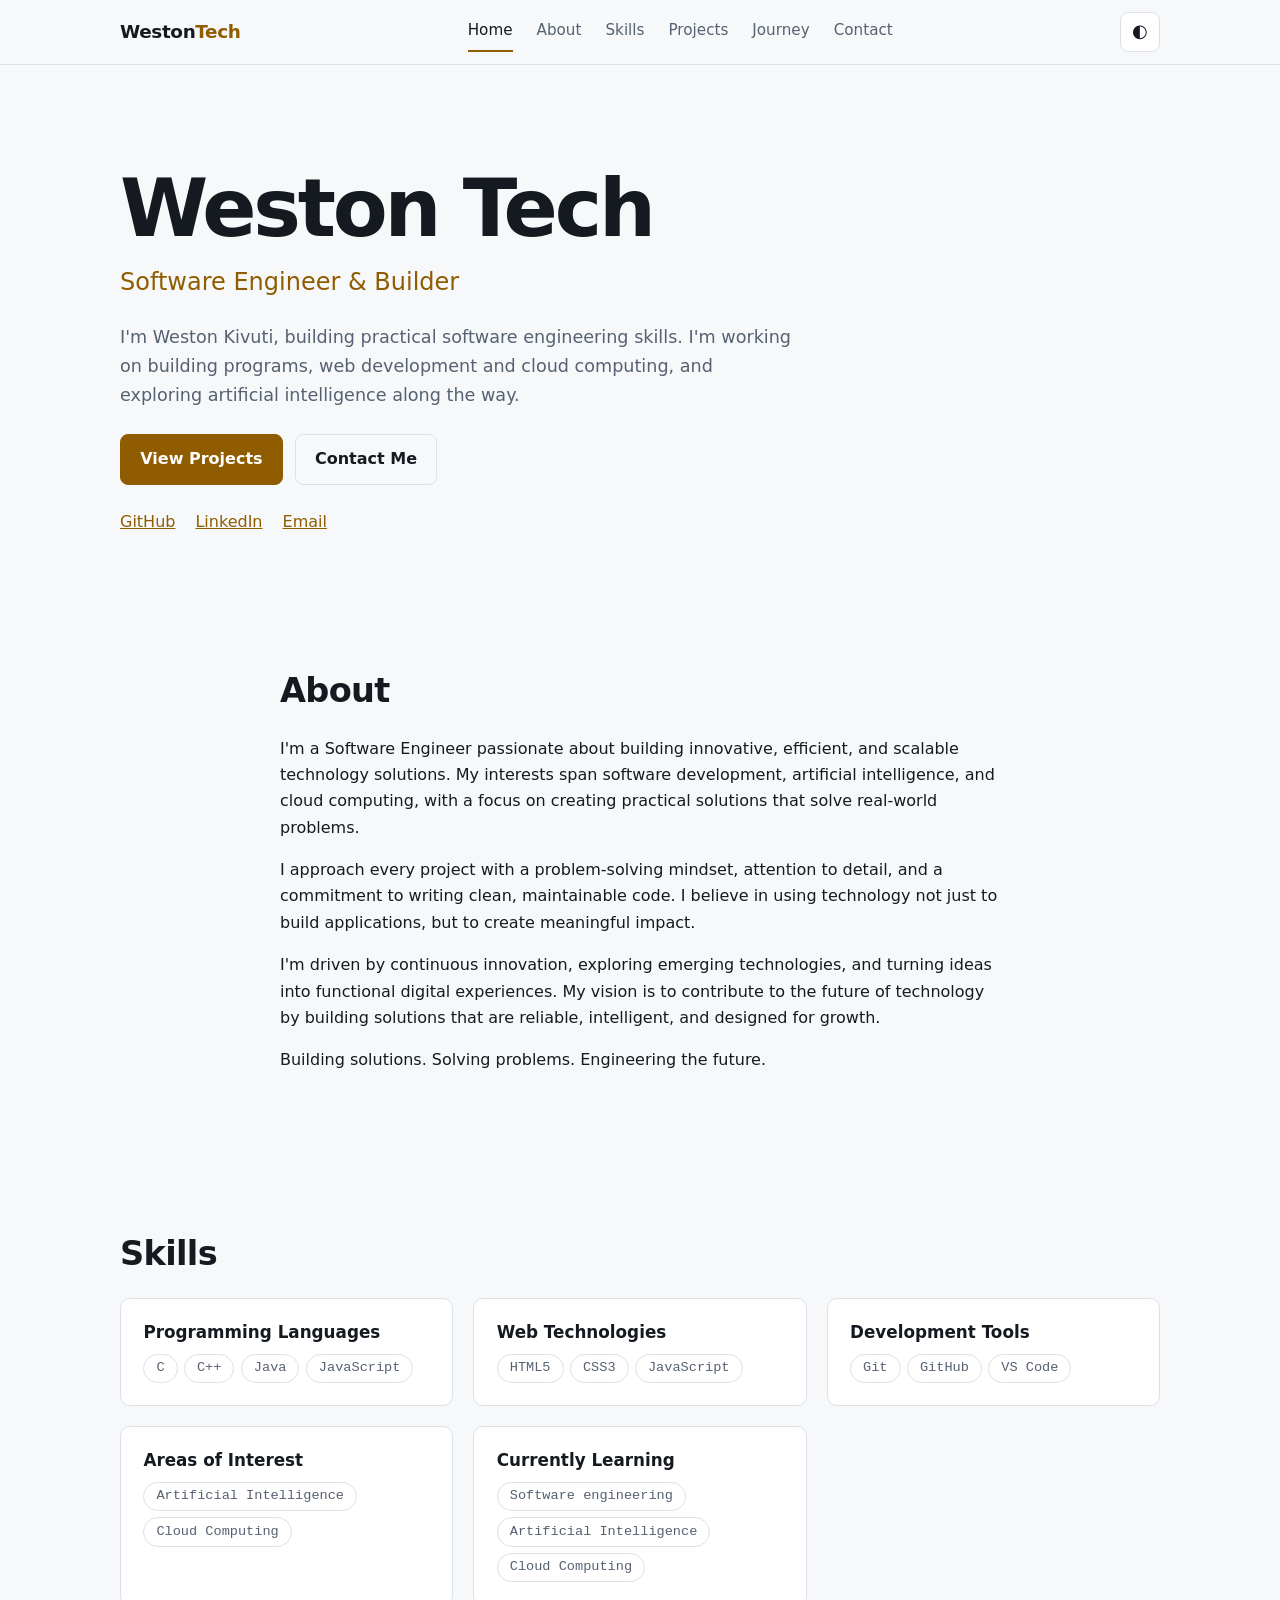
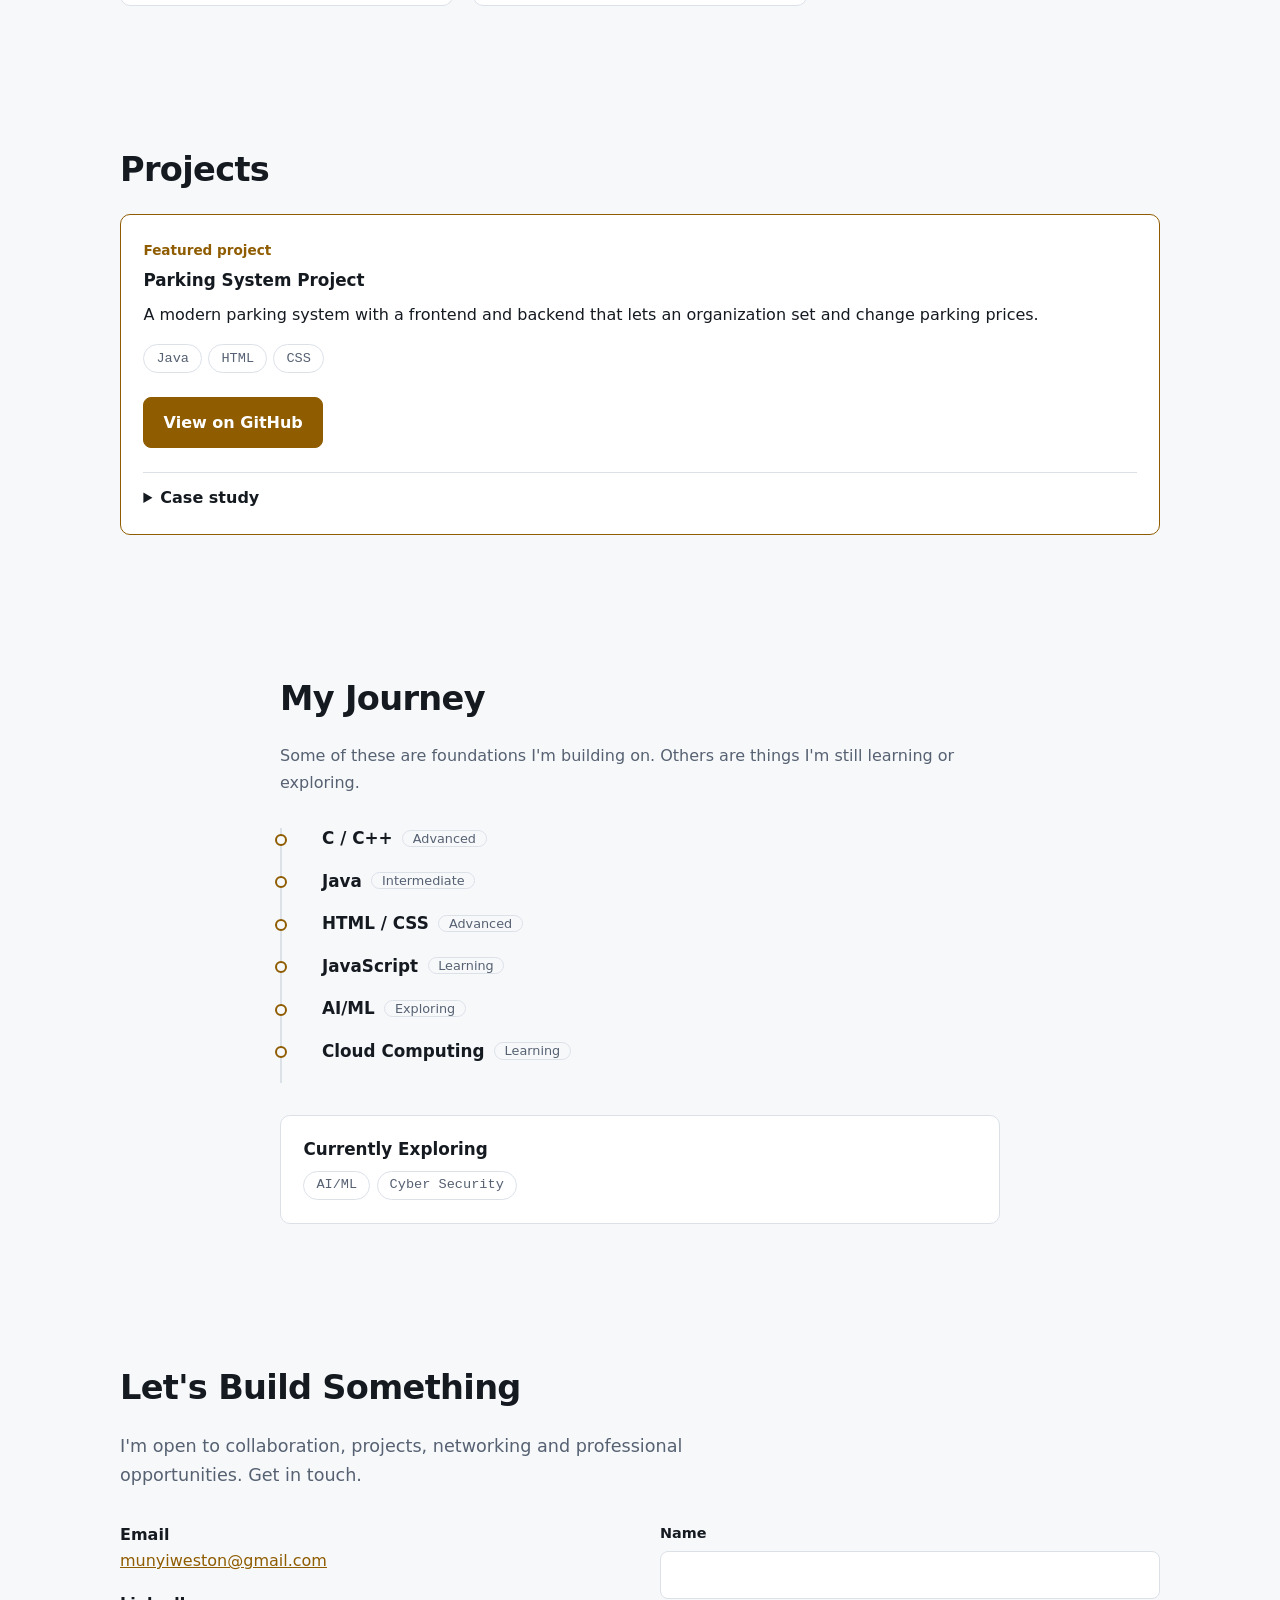
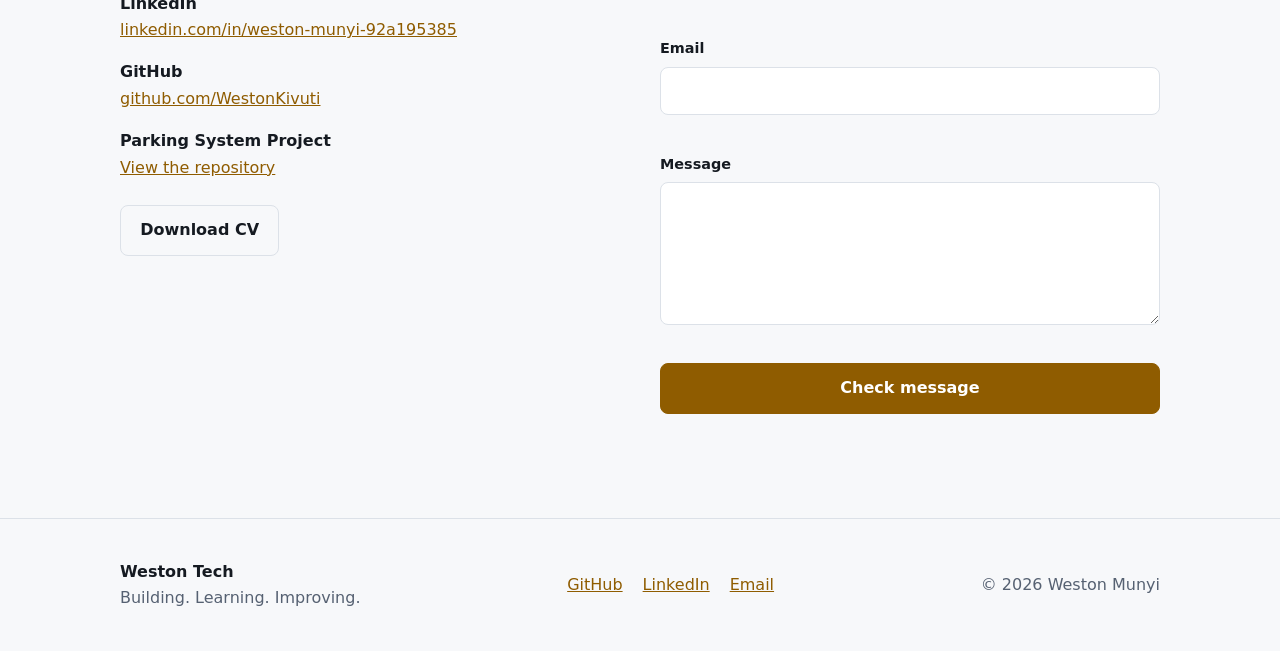
==== index.html @ 9f1c9268 "Fix Github Pages root structure" ====
<!DOCTYPE html>
<html lang="en">
<head>
<meta charset="utf-8">
<meta name="viewport" content="width=device-width, initial-scale=1">
<title>Weston Tech | Weston Kivuti, Software Engineer &amp; Builder</title>
<meta name="description" content="Portfolio of Weston Kivuti (Weston Tech), an undergraduate Software Engineering student building practical software and exploring web development, AI and cloud computing.">
<meta name="author" content="Weston Kivuti">
<meta name="theme-color" content="#0e1217">
<meta property="og:type" content="website">
<meta property="og:title" content="Weston Tech | Weston Kivuti">
<meta property="og:description" content="Software Engineering student and builder. Learning, building and improving.">
<meta name="twitter:card" content="summary">
<link rel="icon" href="data:image/svg+xml,%3Csvg xmlns='http://www.w3.org/2000/svg' viewBox='0 0 32 32'%3E%3Crect width='32' height='32' rx='7' fill='%230e1217'/%3E%3Ctext x='16' y='23' font-size='20' font-family='sans-serif' font-weight='700' text-anchor='middle' fill='%23e9b44c'%3EW%3C/text%3E%3C/svg%3E">
<script>
document.documentElement.classList.add('js');
try{var t=localStorage.getItem('theme')||(matchMedia('(prefers-color-scheme: light)').matches?'light':'dark');document.documentElement.dataset.theme=t}catch(e){document.documentElement.dataset.theme='dark'}
</script>
<link rel="stylesheet" href="css/style.css">
<script type="application/ld+json">
{"@context":"https://schema.org","@type":"Person","name":"Weston Munyi","jobTitle":"Software Engineering Student","email":"munyiweston@gmail.com","sameAs":["https://www.linkedin.com/in/weston-munyi-92a195385/","https://github.com/WestonKivuti"]}
</script>
<script src="js/script.js" defer></script>
</head>
<body>
<a class="skip" href="#main">Skip to content</a>
<div id="progress" aria-hidden="true"></div>

<header>
  <nav class="wrap nav" aria-label="Main">
    <a class="logo" href="#home">Weston<span>Tech</span></a>
    <ul class="links" id="nav-links">
      <li><a href="#home">Home</a></li>
      <li><a href="#about">About</a></li>
      <li><a href="#skills">Skills</a></li>
      <li><a href="#projects">Projects</a></li>
      <li><a href="#journey">Journey</a></li>
      <li><a href="#contact">Contact</a></li>
    </ul>
    <div class="tools">
      <button class="icon-btn" id="theme-btn" type="button" aria-label="Switch to light theme">&#9680;</button>
      <button class="icon-btn" id="menu-btn" type="button" aria-label="Open menu" aria-expanded="false" aria-controls="nav-links">&#9776;</button>
    </div>
  </nav>
</header>

<main id="main">
<section id="home" class="hero">
  <div class="wrap">
    <h1>Weston Tech</h1>
    <p class="role">Software Engineer &amp; Builder</p>
    <p class="lead">I'm Weston Kivuti, building practical software engineering skills. I'm working on building programs, web development and cloud computing, and exploring artificial intelligence along the way.</p>
    <div class="btns">
      <a class="btn primary" href="#projects">View Projects</a>
      <a class="btn" href="#contact">Contact Me</a>
    </div>
    <ul class="social" aria-label="Professional links">
      <li><a href="https://github.com/WestonKivuti" target="_blank" rel="noopener noreferrer">GitHub</a></li>
      <li><a href="https://www.linkedin.com/in/weston-munyi-92a195385/" target="_blank" rel="noopener noreferrer">LinkedIn</a></li>
      <li><a href="mailto:munyiweston@gmail.com">Email</a></li>
    </ul>
  </div>
</section>

<section id="about">
  <div class="wrap narrow reveal">
    <h2>About</h2>
    <p>I'm a Software Engineer passionate about building innovative, efficient, and scalable technology solutions. My interests span software development, artificial intelligence, and cloud computing, with a focus on creating practical solutions that solve real-world problems.
    <p>I approach every project with a problem-solving mindset, attention to detail, and a commitment to writing clean, maintainable code. I believe in using technology not just to build applications, but to create meaningful impact.</p>
    <p>I'm driven by continuous innovation, exploring emerging technologies, and turning ideas into functional digital experiences. My vision is to contribute to the future of technology by building solutions that are reliable, intelligent, and designed for growth.</p>
    <p>Building solutions. Solving problems. Engineering the future.</p>
    </p>
  </div>
</section>

<section id="skills">
  <div class="wrap reveal">
    <h2>Skills</h2>
    <div class="grid">
      <div class="card"><h3>Programming Languages</h3><ul class="tags"><li>C</li><li>C++</li><li>Java</li><li>JavaScript</li></ul></div>
      <div class="card"><h3>Web Technologies</h3><ul class="tags"><li>HTML5</li><li>CSS3</li><li>JavaScript</li></ul></div>
      <div class="card"><h3>Development Tools</h3><ul class="tags"><li>Git</li><li>GitHub</li><li>VS Code</li></ul></div>
      <div class="card"><h3>Areas of Interest</h3><ul class="tags"><li>Artificial Intelligence</li><li>Cloud Computing</li></ul></div>
      <div class="card"><h3>Currently Learning</h3><!-- Edit this list as you progress -->
        <ul class="tags"><li>Software engineering</li><li>Artificial Intelligence</li><li>Cloud Computing</li></ul></div>
    </div>
  </div>
</section>

<section id="projects">
  <div class="wrap reveal">
    <h2>Projects</h2>
    <div class="filters" id="filters" role="group" aria-label="Filter projects" hidden></div>
    <div class="grid projects" id="project-grid"></div>
    <noscript><p>Enable JavaScript to see projects, or visit <a href="https://github.com/WestonKivuti/Parking-System-Project">the Parking System Project on GitHub</a>.</p></noscript>
  </div>
</section>

<section id="journey">
  <div class="wrap narrow reveal">
    <h2>My Journey</h2>
    <p class="muted">Some of these are foundations I'm building on. Others are things I'm still learning or exploring.</p>
    <!-- Add a new <li> for each stage. Statuses: Foundation, Learning, Exploring, Next -->
    <ol class="timeline">
      <li><h3>C / C++ <span class="status">Advanced</span></h3></li>
      <li><h3>Java <span class="status">Intermediate</span></h3></li>
      <li><h3>HTML / CSS <span class="status">Advanced</span></h3></li>
      <li><h3>JavaScript <span class="status">Learning</span></h3></li>
      <li><h3>AI/ML <span class="status">Exploring</span></h3></li>
      <li><h3>Cloud Computing <span class="status">Learning</span></h3></li>
    </ol>
    <div class="card"><h3>Currently Exploring</h3><ul class="tags"><li>AI/ML</li><li>Cyber Security</li></ul></div>
  </div>
</section>

<section id="contact">
  <div class="wrap reveal">
    <h2>Let's Build Something</h2>
    <p class="lead">I'm open to collaboration, projects, networking and professional opportunities. Get in touch.</p>
    <div class="contact-grid">
      <div>
        <ul class="contact-list">
          <li><strong>Email</strong><br><a href="mailto:munyiweston@gmail.com">munyiweston@gmail.com</a></li>
          <li><strong>LinkedIn</strong><br><a href="https://www.linkedin.com/in/weston-munyi-92a195385/" target="_blank" rel="noopener noreferrer">linkedin.com/in/weston-munyi-92a195385</a></li>
          <li><strong>GitHub</strong><br><a href="https://github.com/WestonKivuti" target="_blank" rel="noopener noreferrer">github.com/WestonKivuti</a></li>
          <li><strong>Parking System Project</strong><br><a href="https://github.com/WestonKivuti/Parking-System-Project" target="_blank" rel="noopener noreferrer">View the repository</a></li>
        </ul>
        <a class="btn" href="assets/Weston-CV.pdf" download>Download CV</a>
      </div>
      <form id="contact-form" novalidate>
        <label for="name">Name<input id="name" name="name" autocomplete="name" aria-describedby="name-err"><span class="err" id="name-err"></span></label>
        <label for="email">Email<input id="email" name="email" type="email" autocomplete="email" aria-describedby="email-err"><span class="err" id="email-err"></span></label>
        <label for="message">Message<textarea id="message" name="message" rows="5" aria-describedby="message-err"></textarea><span class="err" id="message-err"></span></label>
        <button class="btn primary" type="submit">Check message</button>
        <p id="form-status" role="status" class="muted"></p>
      </form>
    </div>
  </div>
</section>
</main>

<footer>
  <div class="wrap foot">
    <div><strong>Weston Tech</strong><br><span class="muted">Building. Learning. Improving.</span></div>
    <ul class="social">
      <li><a href="https://github.com/WestonKivuti" target="_blank" rel="noopener noreferrer">GitHub</a></li>
      <li><a href="https://www.linkedin.com/in/weston-munyi-92a195385/" target="_blank" rel="noopener noreferrer">LinkedIn</a></li>
      <li><a href="mailto:munyiweston@gmail.com">Email</a></li>
    </ul>
    <p class="muted">&copy; <span id="year">2026</span> Weston Munyi</p>
  </div>
</footer>
<button id="to-top" class="icon-btn" type="button" aria-label="Back to top" hidden>&uarr;</button>
</body>
</html>
---- css/style.css ----
:root{--bg:#0e1217;--surface:#151b23;--border:#262e39;--text:#e8ecf1;--muted:#9aa5b4;--accent:#e9b44c;--on-accent:#0e1217;--err:#ff8a80;--max:1040px}
[data-theme=light]{--bg:#f7f8fa;--surface:#fff;--border:#dce1e8;--text:#151a21;--muted:#566172;--accent:#8f5c00;--on-accent:#fff;--err:#b3261e}
*,*::before,*::after{box-sizing:border-box}
html{scroll-behavior:smooth;scroll-padding-top:76px}
body{margin:0;background:var(--bg);color:var(--text);font:16px/1.65 system-ui,-apple-system,"Segoe UI",Roboto,sans-serif;-webkit-font-smoothing:antialiased}
img{max-width:100%;height:auto}
a{color:var(--accent)}
:focus-visible{outline:2px solid var(--accent);outline-offset:3px}
.wrap{width:min(100% - 2.5rem,var(--max));margin-inline:auto}
.narrow{max-width:720px}
section{padding:4.5rem 0}
h1,h2,h3{line-height:1.2;margin:0 0 .75rem}
h2{font-size:clamp(1.6rem,4vw,2.1rem);letter-spacing:-.02em;margin-bottom:1.5rem}
h3{font-size:1.05rem}
p{margin:0 0 1rem}
.muted{color:var(--muted)}
.lead{max-width:60ch;color:var(--muted);font-size:1.1rem}
.skip{position:absolute;left:-999px}
.skip:focus{left:1rem;top:1rem;background:var(--surface);padding:.5rem 1rem;z-index:100}
#progres{position:fixed;top:0;left:0;height:3px;width:100%;background:var(--accent);transform:scaleX(0);transform-origin:0 50%;z-index:60}
header{position:sticky;top:0;z-index:50;background:var(--bg);border-bottom:1px solid var(--border)}
.nav{display:flex;align-items:center;justify-content:space-between;height:64px}
.logo{font-weight:700;font-size:1.15rem;letter-spacing:-.02em;color:var(--text);text-decoration:none}
.logo span{color:var(--accent)}
.links{display:flex;gap:1.5rem;list-style:none;margin:0;padding:0}
.links a{display:block;color:var(--muted);text-decoration:none;font-size:.95rem;padding:.4rem 0;border-bottom:2px solid transparent}
.links a:hover,.links a.active{color:var(--text);border-color:var(--accent)}
.tools{display:flex;gap:.5rem}
.icon-btn{background:var(--surface);border:1px solid var(--border);color:var(--text);width:40px;height:40px;border-radius:8px;cursor:pointer;font-size:1.1rem;line-height:1}
#menu-btn{display:none}
#to-top{position:fixed;right:1rem;bottom:1rem;z-index:40}
#to-top[hidden]{display:none}
@media(max-width:760px){
  #menu-btn{display:block}
  .links{display:none;position:absolute;top:64px;left:0;right:0;flex-direction:column;gap:0;background:var(--bg);border-bottom:1px solid var(--border);padding:.5rem 1.25rem}
  .links.open{display:flex}
  .links a{padding:.8rem 0}
}
.hero{padding:6rem 0 4rem}
.hero h1{font-size:clamp(2.8rem,10vw,5rem);letter-spacing:-.04em;margin-bottom:.4rem}
.role{font-size:clamp(1.1rem,3vw,1.5rem);color:var(--accent);margin-bottom:1.25rem}
.hero .wrap>*{animation:rise .7s both}
.hero .wrap>*:nth-child(2){animation-delay:.08s}.hero .wrap>*:nth-child(3){animation-delay:.16s}
.hero .wrap>*:nth-child(4){animation-delay:.24s}.hero .wrap>*:nth-child(5){animation-delay:.32s}
@keyframes rise{from{opacity:0;transform:translateY(12px)}}
.btns{display:flex;flex-wrap:wrap;gap:.75rem;margin:1.5rem 0}
.btn{display:inline-block;padding:.7rem 1.2rem;border-radius:8px;border:1px solid var(--border);background:none;color:var(--text);text-decoration:none;font:inherit;font-weight:600;cursor:pointer}
.btn:hover{border-color:var(--accent)}
.btn.primary{background:var(--accent);color:var(--on-accent);border-color:var(--accent)}
.social{display:flex;flex-wrap:wrap;gap:1.25rem;list-style:none;padding:0;margin:0}
.grid{display:grid;gap:1.25rem;grid-template-columns:repeat(auto-fit,minmax(min(100%,260px),1fr))}
.card{background:var(--surface);border:1px solid var(--border);border-radius:10px;padding:1.4rem}
.tags{display:flex;flex-wrap:wrap;gap:.4rem;list-style:none;padding:0;margin:.5rem 0 0}
.tags li{border:1px solid var(--border);border-radius:99px;padding:.15rem .75rem;font-size:.85rem;color:var(--muted);font-family:ui-monospace,Menlo,Consolas,monospace}
.filters{display:flex;flex-wrap:wrap;gap:.5rem;margin-bottom:1.5rem}
.filters[hidden]{display:none}
.filters button{background:none;border:1px solid var(--border);color:var(--text);border-radius:99px;padding:.35rem 1rem;font:inherit;cursor:pointer}
.filters button[aria-pressed=true]{background:var(--accent);color:var(--on-accent);border-color:var(--accent)}
.project.featured{grid-column:1/-1;border-color:var(--accent)}
.badge{display:inline-block;color:var(--accent);font-size:.85rem;font-weight:600;margin-bottom:.5rem}
.project details{margin-top:1rem;border-top:1px solid var(--border);padding-top:.75rem}
.project summary{cursor:pointer;font-weight:600}
.project dt{font-weight:600;margin-top:.6rem}
.project dd{margin:0;color:var(--muted)}
.timeline{list-style:none;margin:2rem 0;padding:0 0 0 1.5rem;border-left:2px solid var(--border)}
.timeline li{position:relative;padding:0 0 1.4rem 1rem}
.timeline li::before{content:"";position:absolute;left:calc(-1.5rem - 7px);top:.35rem;width:12px;height:12px;border-radius:50%;background:var(--bg);border:2px solid var(--accent)}
.timeline h3{margin:0;display:flex;flex-wrap:wrap;gap:.6rem;align-items:center}
.status{font-size:.8rem;font-weight:500;color:var(--muted);border:1px solid var(--border);border-radius:99px;padding:0 .6rem}
.contact-grid{display:grid;gap:2.5rem;grid-template-columns:repeat(auto-fit,minmax(min(100%,300px),1fr));margin-top:2rem}
.contact-list{list-style:none;padding:0;margin:0 0 1.5rem}
.contact-list li{margin-bottom:1rem;overflow-wrap:anywhere}
form{display:grid;gap:1rem}
label{display:grid;gap:.35rem;font-weight:600;font-size:.9rem}
input,textarea{font:inherit;font-weight:400;background:var(--surface);color:var(--text);border:1px solid var(--border);border-radius:8px;padding:.7rem;width:100%}
input[aria-invalid=true],textarea[aria-invalid=true]{border-color:var(--err)}
.err{color:var(--err);font-size:.85rem;font-weight:400;min-height:1.2em}
footer{border-top:1px solid var(--border);padding:2.5rem 0}
.foot{display:flex;flex-wrap:wrap;gap:1.5rem 3rem;align-items:center;justify-content:space-between}
.foot p{margin:0}
.js .reveal{opacity:0;transform:translateY(10px);transition:opacity .5s,transform .5s}
.js .reveal.in{opacity:1;transform:none}
@media(prefers-reduced-motion:reduce){
  html{scroll-behavior:auto}
  .hero .wrap>*{animation:none}
  .js .reveal{opacity:1;transform:none;transition:none}
}
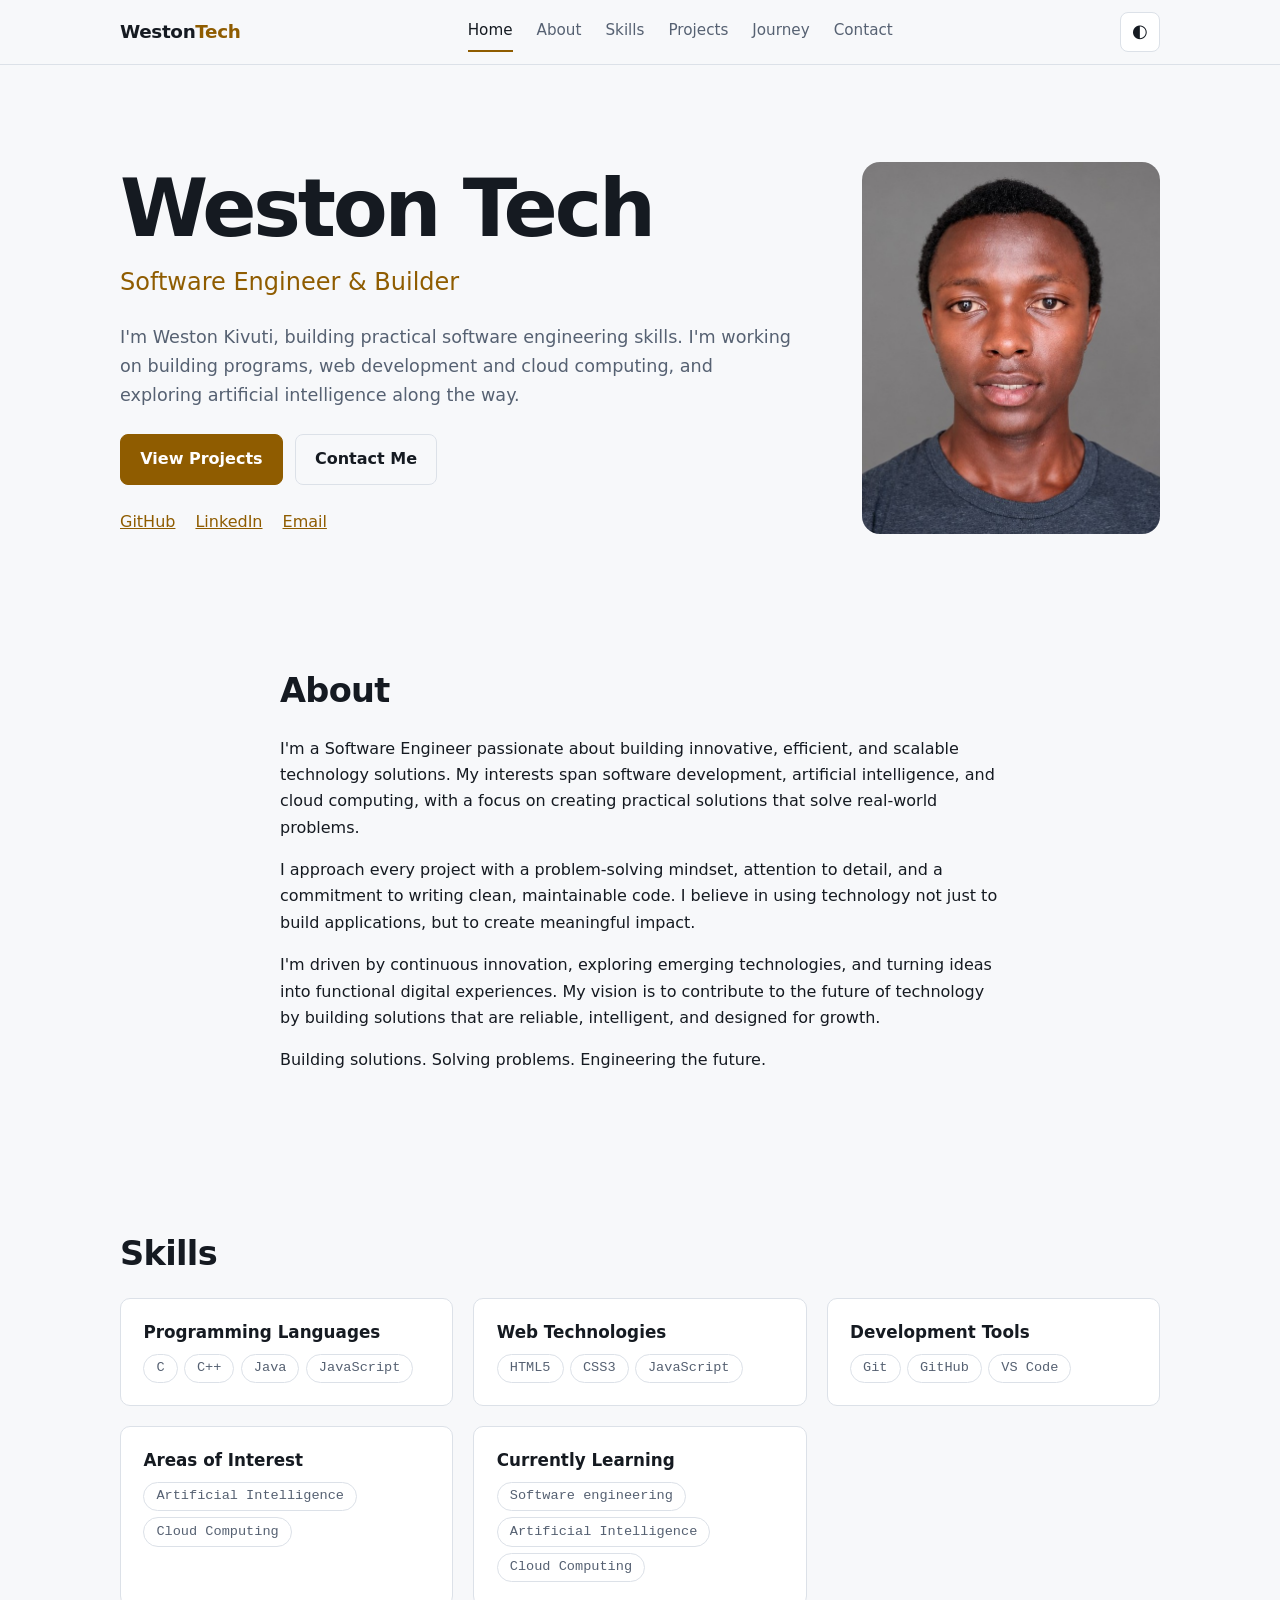
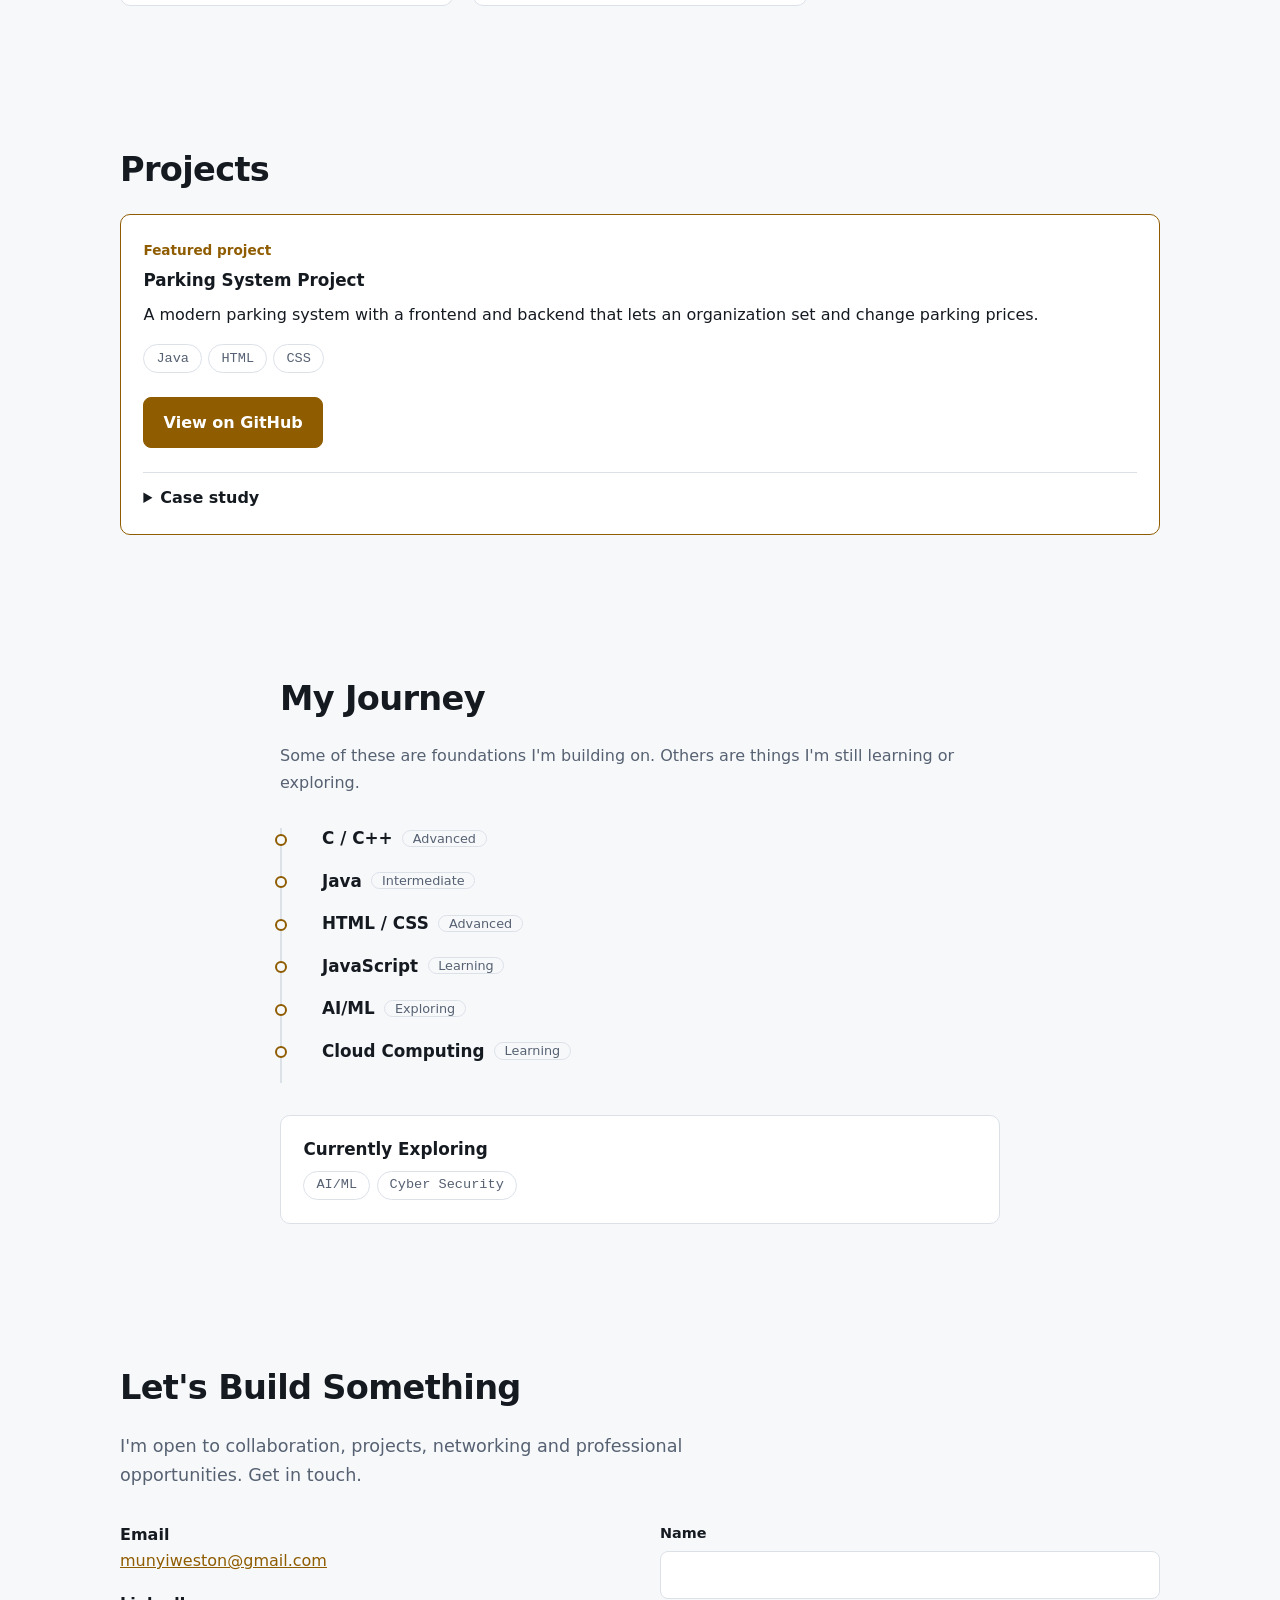
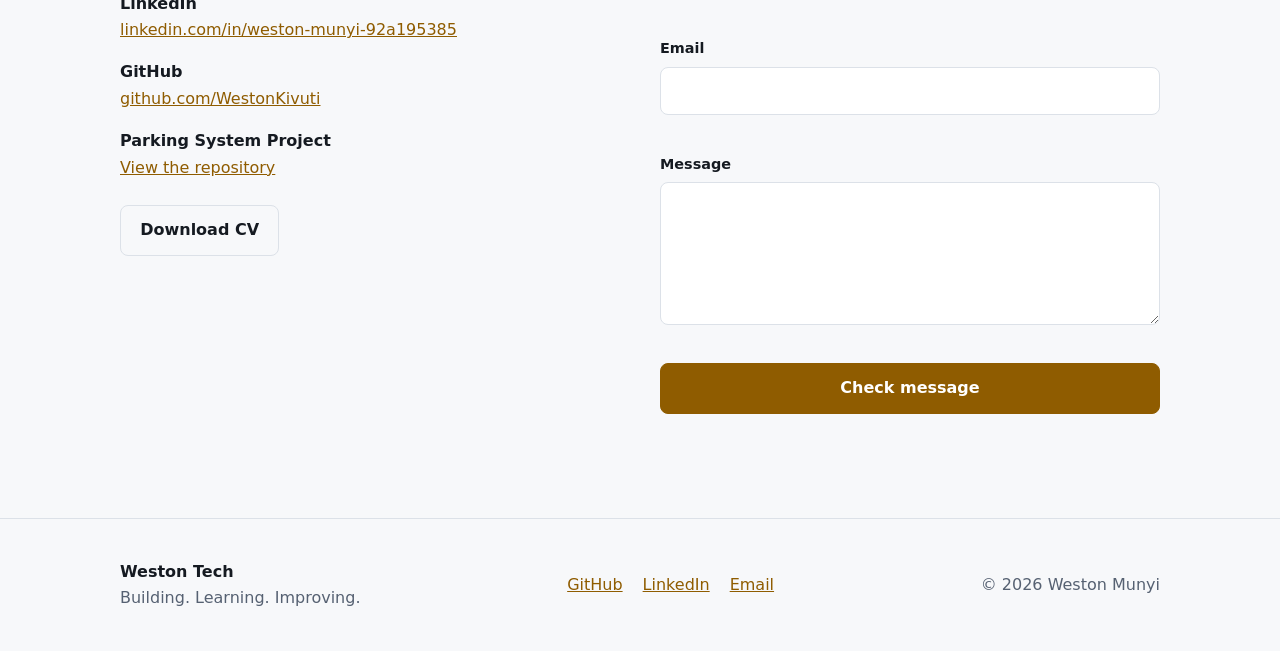
==== commit 237545c4: "Add hero photo and remove duplicateportfolio" ====
--- a/index.html
+++ b/index.html
@@ -46,19 +46,22 @@
 
 <main id="main">
 <section id="home" class="hero">
-  <div class="wrap">
-    <h1>Weston Tech</h1>
-    <p class="role">Software Engineer &amp; Builder</p>
-    <p class="lead">I'm Weston Kivuti, building practical software engineering skills. I'm working on building programs, web development and cloud computing, and exploring artificial intelligence along the way.</p>
-    <div class="btns">
-      <a class="btn primary" href="#projects">View Projects</a>
-      <a class="btn" href="#contact">Contact Me</a>
+  <div class="wrap hero-layout">
+    <div class="hero-copy">
+      <h1>Weston Tech</h1>
+      <p class="role">Software Engineer &amp; Builder</p>
+      <p class="lead">I'm Weston Kivuti, building practical software engineering skills. I'm working on building programs, web development and cloud computing, and exploring artificial intelligence along the way.</p>
+      <div class="btns">
+        <a class="btn primary" href="#projects">View Projects</a>
+        <a class="btn" href="#contact">Contact Me</a>
+      </div>
+      <ul class="social" aria-label="Professional links">
+        <li><a href="https://github.com/WestonKivuti" target="_blank" rel="noopener noreferrer">GitHub</a></li>
+        <li><a href="https://www.linkedin.com/in/weston-munyi-92a195385/" target="_blank" rel="noopener noreferrer">LinkedIn</a></li>
+        <li><a href="mailto:munyiweston@gmail.com">Email</a></li>
+      </ul>
     </div>
-    <ul class="social" aria-label="Professional links">
-      <li><a href="https://github.com/WestonKivuti" target="_blank" rel="noopener noreferrer">GitHub</a></li>
-      <li><a href="https://www.linkedin.com/in/weston-munyi-92a195385/" target="_blank" rel="noopener noreferrer">LinkedIn</a></li>
-      <li><a href="mailto:munyiweston@gmail.com">Email</a></li>
-    </ul>
+    <img class="hero-photo" src="assets/images/weston.png" alt="Weston Kivuti">
   </div>
 </section>
 
--- a/css/style.css
+++ b/css/style.css
@@ -37,6 +37,24 @@
   .links a{padding:.8rem 0}
 }
 .hero{padding:6rem 0 4rem}
+.hero-layout{
+  display:grid;
+  grid-template-columns:minmax(0,1.4fr) minmax(220px,.6fr);
+  gap:3rem;
+  align-items:center;
+}
+.hero-photo{
+  width:100%;
+  max-width:340px;
+  aspect-ratio:4/5;
+  object-fit:cover;
+  border-radius:18px;
+  justify-self:end;
+}
+@media(max-width:700px){
+  .hero-layout{grid-template-columns:1fr}
+  .hero-photo{justify-self:start;max-width:280px}
+}
 .hero h1{font-size:clamp(2.8rem,10vw,5rem);letter-spacing:-.04em;margin-bottom:.4rem}
 .role{font-size:clamp(1.1rem,3vw,1.5rem);color:var(--accent);margin-bottom:1.25rem}
 .hero .wrap>*{animation:rise .7s both}
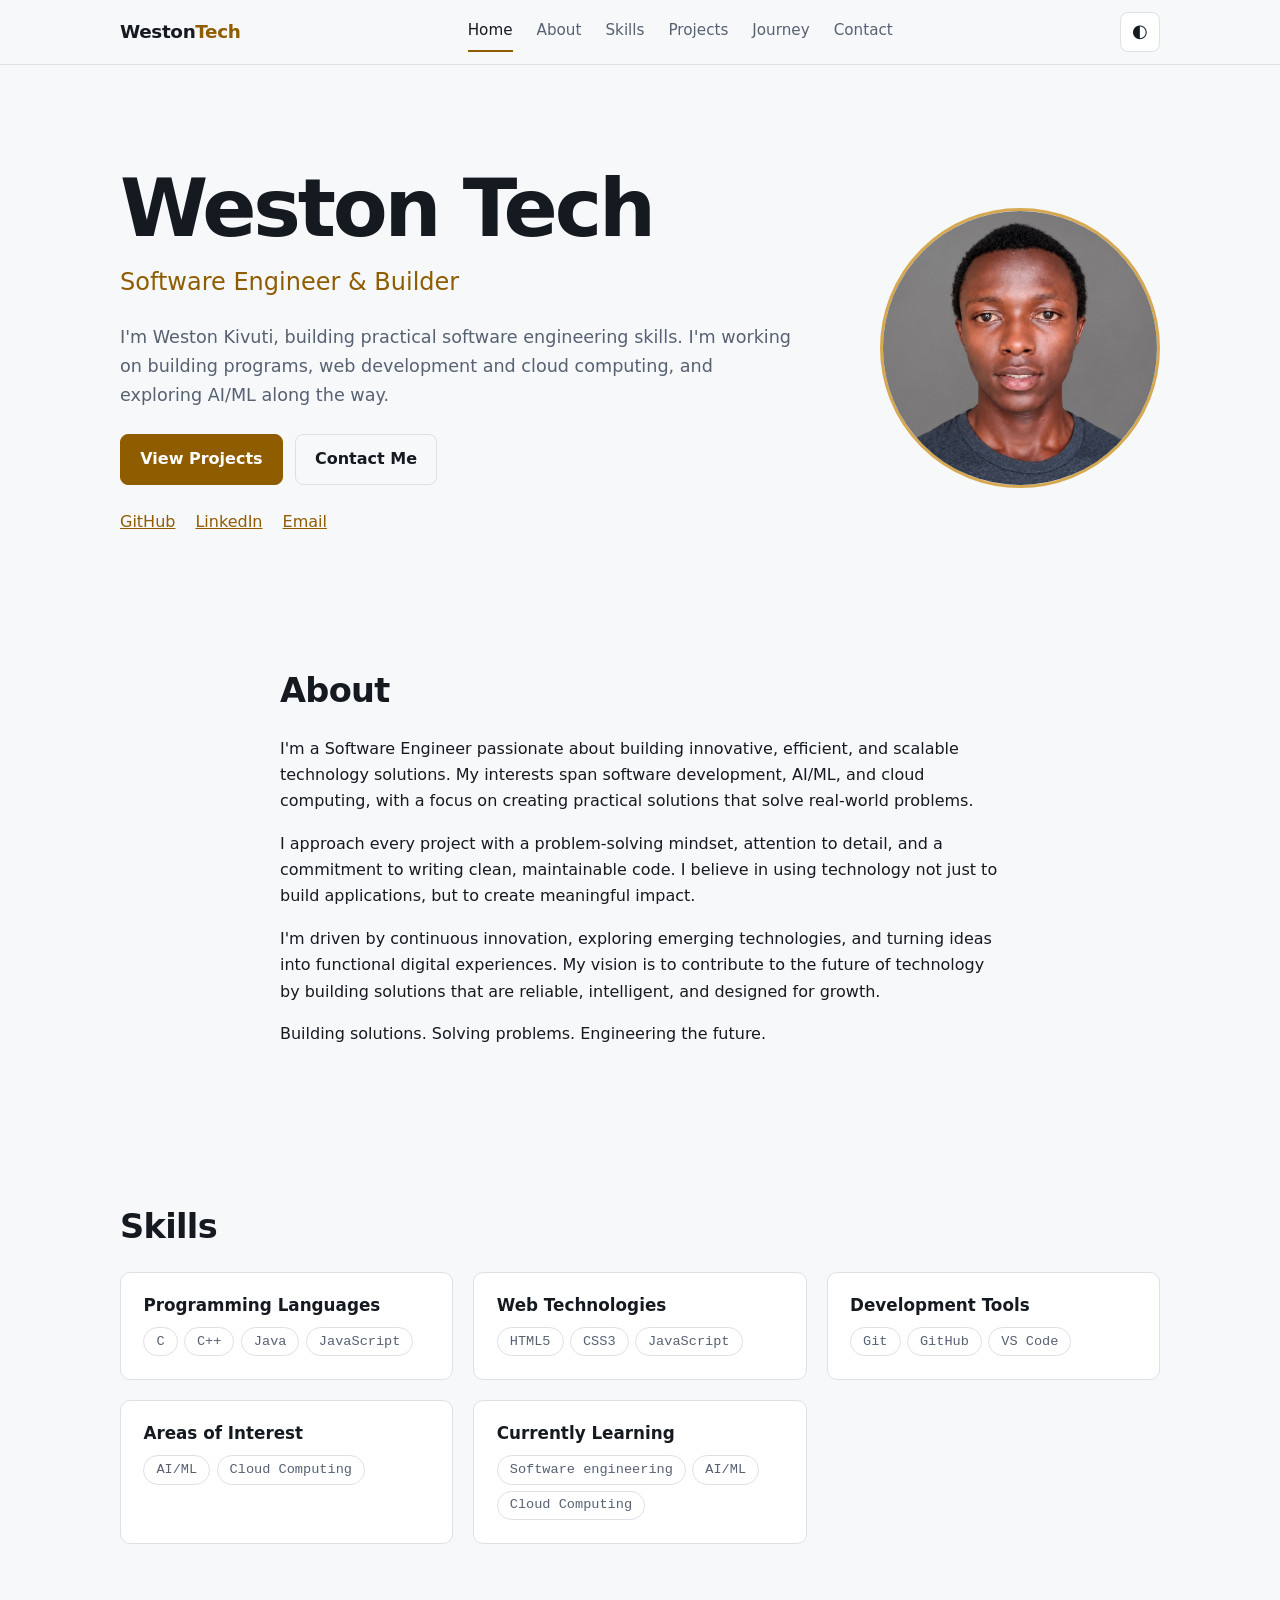
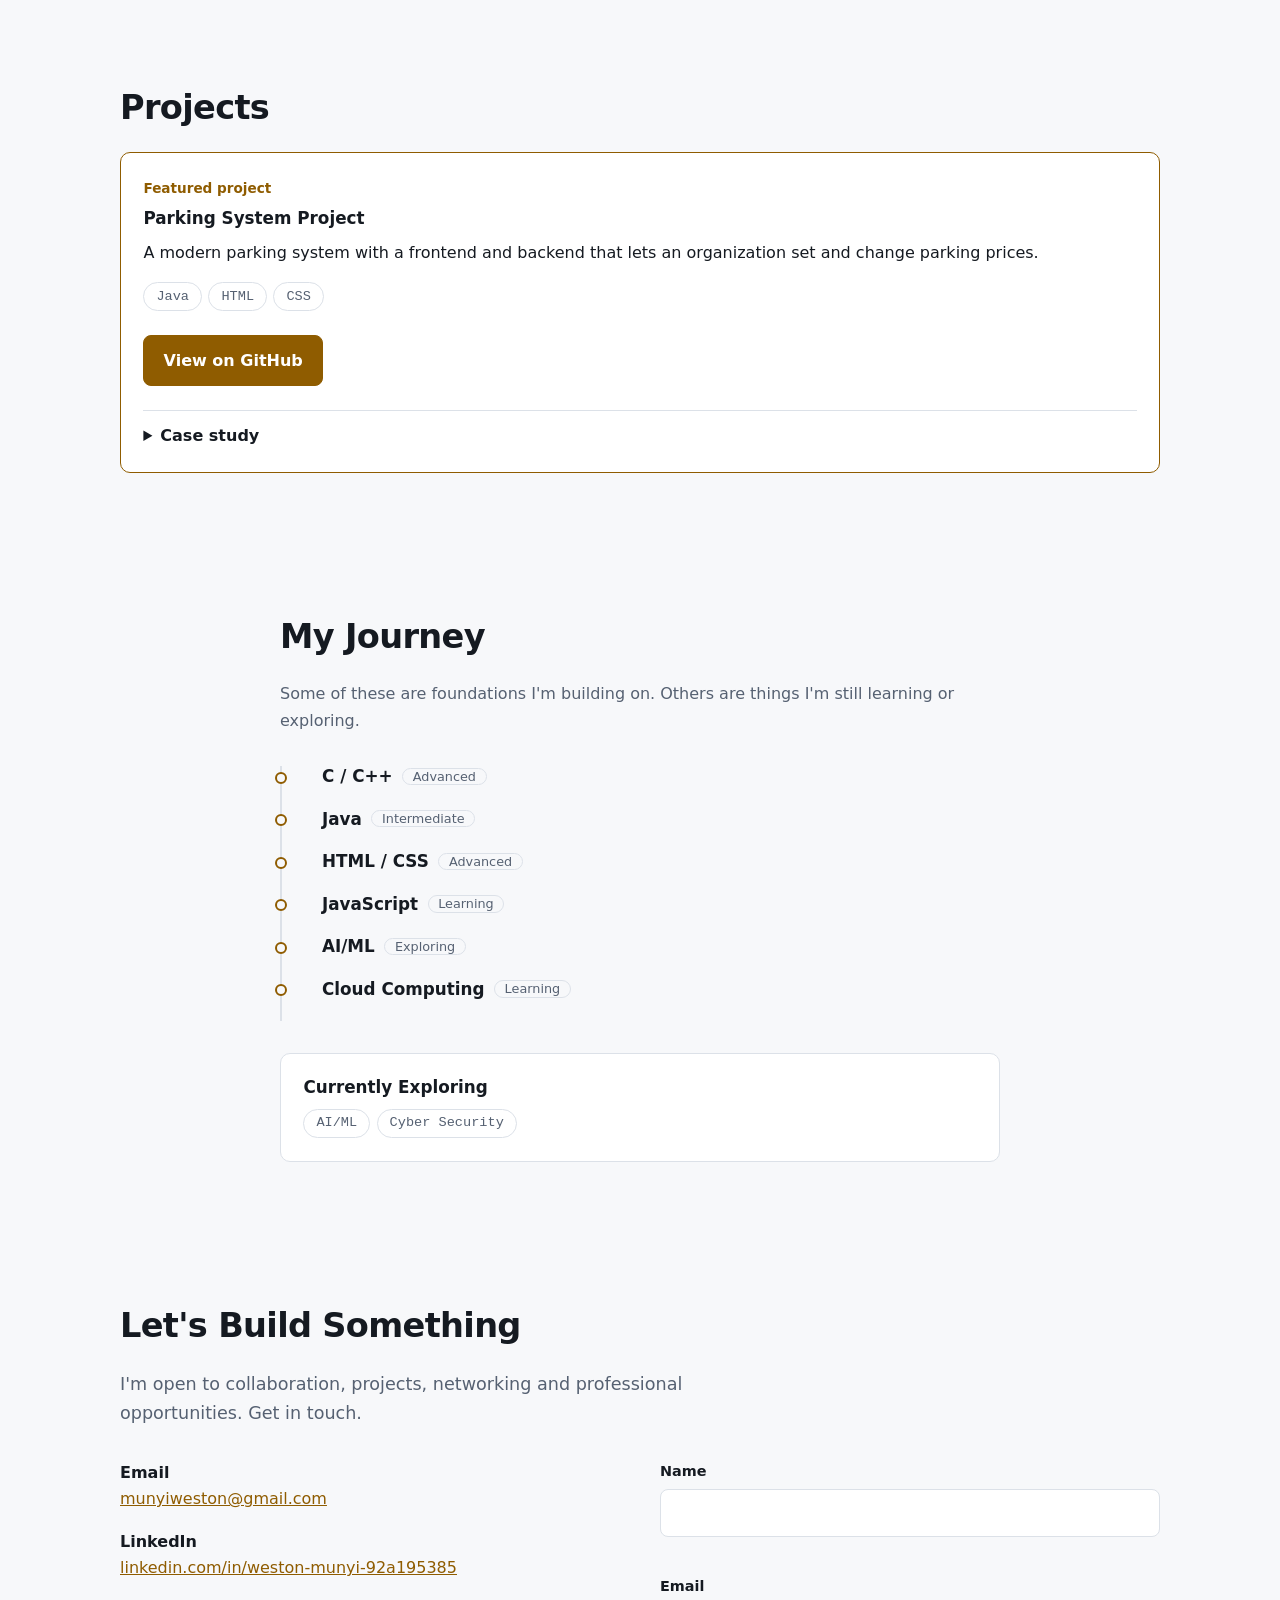
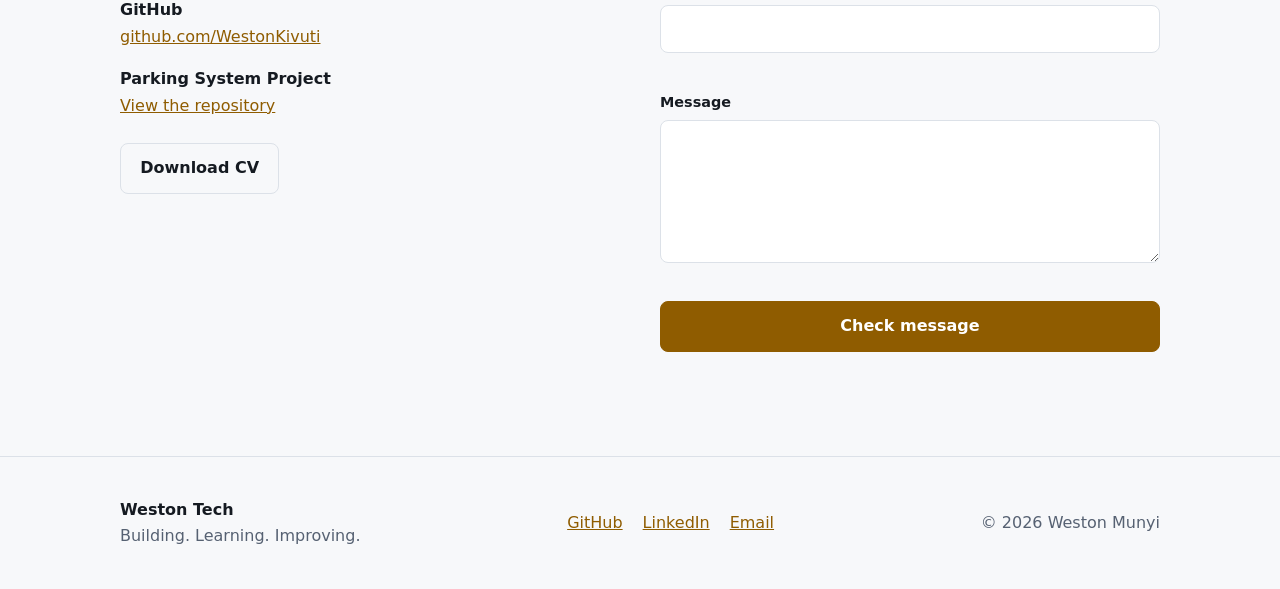
==== commit 40b16c32: "updated photo styling" ====
--- a/index.html
+++ b/index.html
@@ -50,7 +50,7 @@
     <div class="hero-copy">
       <h1>Weston Tech</h1>
       <p class="role">Software Engineer &amp; Builder</p>
-      <p class="lead">I'm Weston Kivuti, building practical software engineering skills. I'm working on building programs, web development and cloud computing, and exploring artificial intelligence along the way.</p>
+      <p class="lead">I'm Weston Kivuti, building practical software engineering skills. I'm working on building programs, web development and cloud computing, and exploring AI/ML along the way.</p>
       <div class="btns">
         <a class="btn primary" href="#projects">View Projects</a>
         <a class="btn" href="#contact">Contact Me</a>
@@ -68,7 +68,7 @@
 <section id="about">
   <div class="wrap narrow reveal">
     <h2>About</h2>
-    <p>I'm a Software Engineer passionate about building innovative, efficient, and scalable technology solutions. My interests span software development, artificial intelligence, and cloud computing, with a focus on creating practical solutions that solve real-world problems.
+    <p>I'm a Software Engineer passionate about building innovative, efficient, and scalable technology solutions. My interests span software development, AI/ML, and cloud computing, with a focus on creating practical solutions that solve real-world problems.
     <p>I approach every project with a problem-solving mindset, attention to detail, and a commitment to writing clean, maintainable code. I believe in using technology not just to build applications, but to create meaningful impact.</p>
     <p>I'm driven by continuous innovation, exploring emerging technologies, and turning ideas into functional digital experiences. My vision is to contribute to the future of technology by building solutions that are reliable, intelligent, and designed for growth.</p>
     <p>Building solutions. Solving problems. Engineering the future.</p>
@@ -83,9 +83,9 @@
       <div class="card"><h3>Programming Languages</h3><ul class="tags"><li>C</li><li>C++</li><li>Java</li><li>JavaScript</li></ul></div>
       <div class="card"><h3>Web Technologies</h3><ul class="tags"><li>HTML5</li><li>CSS3</li><li>JavaScript</li></ul></div>
       <div class="card"><h3>Development Tools</h3><ul class="tags"><li>Git</li><li>GitHub</li><li>VS Code</li></ul></div>
-      <div class="card"><h3>Areas of Interest</h3><ul class="tags"><li>Artificial Intelligence</li><li>Cloud Computing</li></ul></div>
+      <div class="card"><h3>Areas of Interest</h3><ul class="tags"><li>AI/ML</li><li>Cloud Computing</li></ul></div>
       <div class="card"><h3>Currently Learning</h3><!-- Edit this list as you progress -->
-        <ul class="tags"><li>Software engineering</li><li>Artificial Intelligence</li><li>Cloud Computing</li></ul></div>
+        <ul class="tags"><li>Software engineering</li><li>AI/ML</li><li>Cloud Computing</li></ul></div>
     </div>
   </div>
 </section>
--- a/css/style.css
+++ b/css/style.css
@@ -43,17 +43,14 @@
   gap:3rem;
   align-items:center;
 }
-.hero-photo{
-  width:100%;
-  max-width:340px;
-  aspect-ratio:4/5;
-  object-fit:cover;
-  border-radius:18px;
-  justify-self:end;
-}
-@media(max-width:700px){
-  .hero-layout{grid-template-columns:1fr}
-  .hero-photo{justify-self:start;max-width:280px}
+.hero-photo {
+  width: min(280px, 100%);
+  aspect-ratio: 1;
+  object-fit: cover;
+  object-position: center;
+  border-radius: 50%;
+  border: 3px solid #d6a84f;
+  justify-self: end;
 }
 .hero h1{font-size:clamp(2.8rem,10vw,5rem);letter-spacing:-.04em;margin-bottom:.4rem}
 .role{font-size:clamp(1.1rem,3vw,1.5rem);color:var(--accent);margin-bottom:1.25rem}
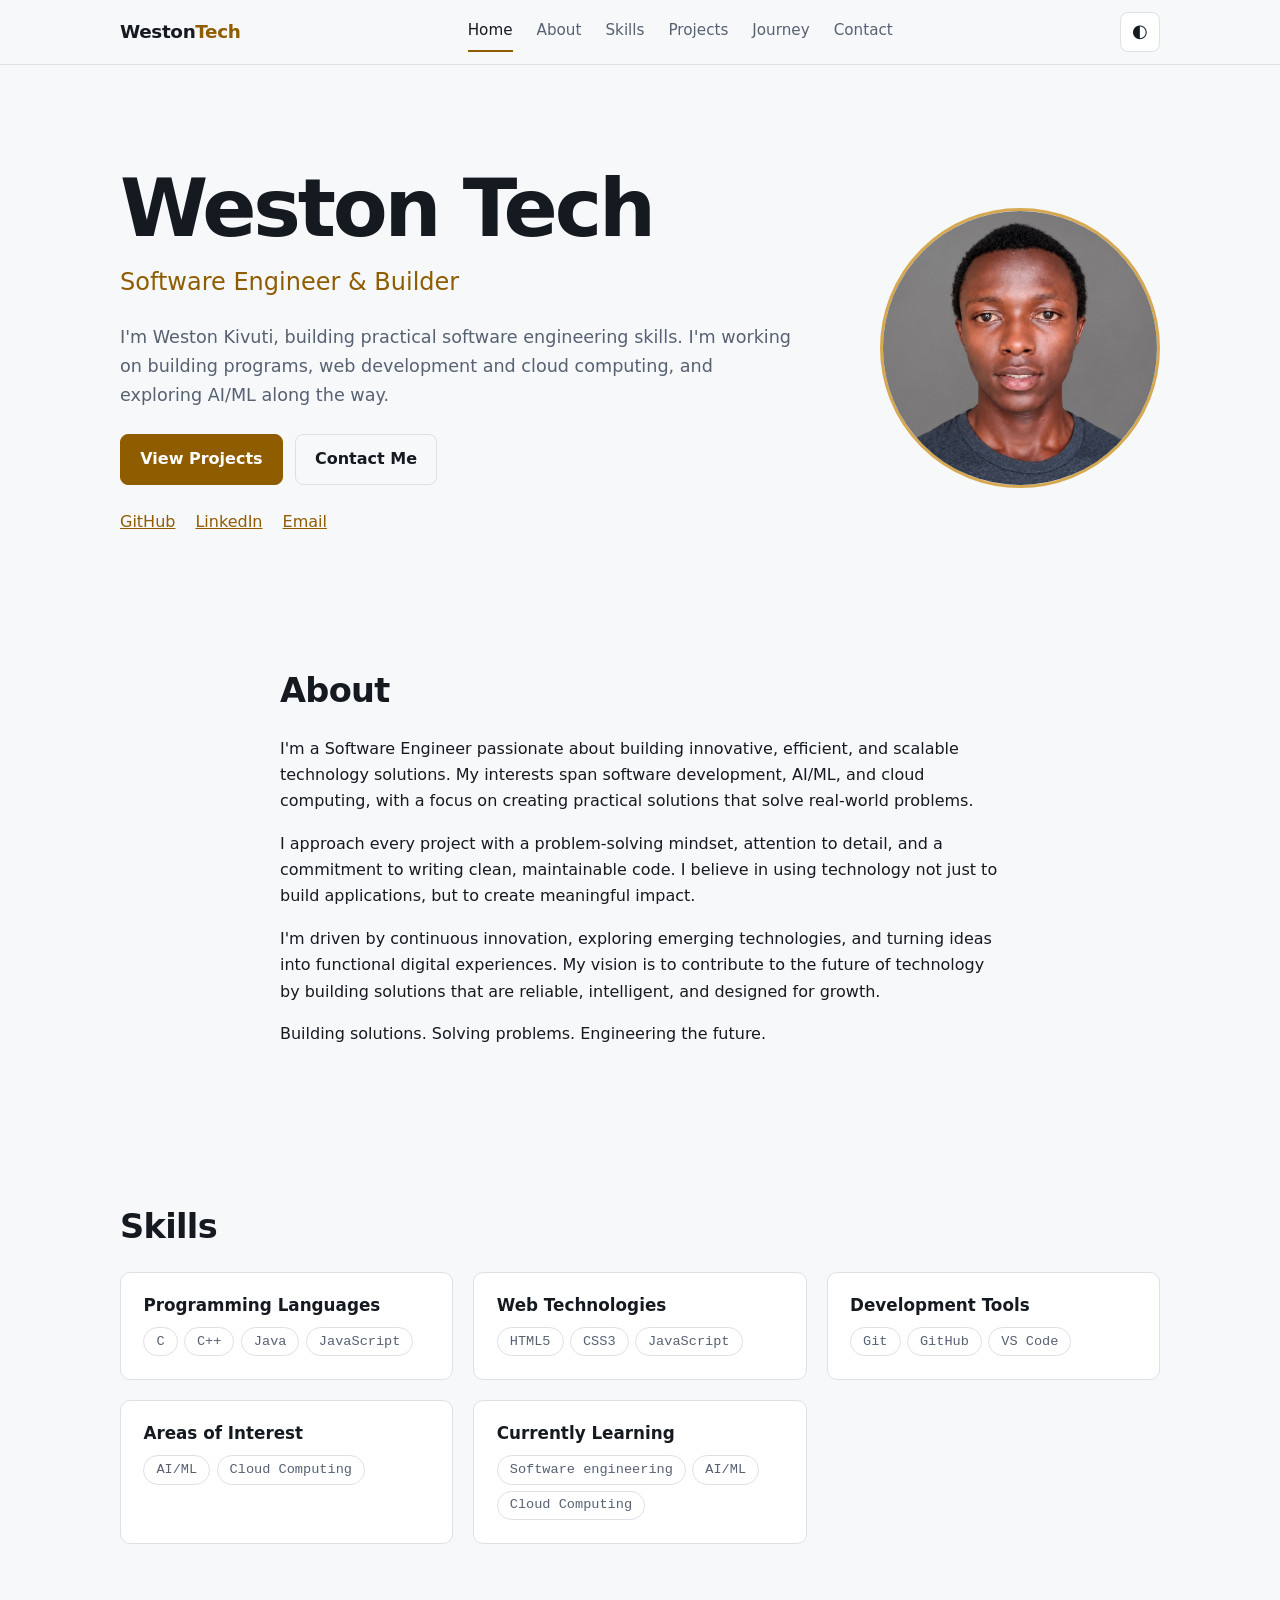
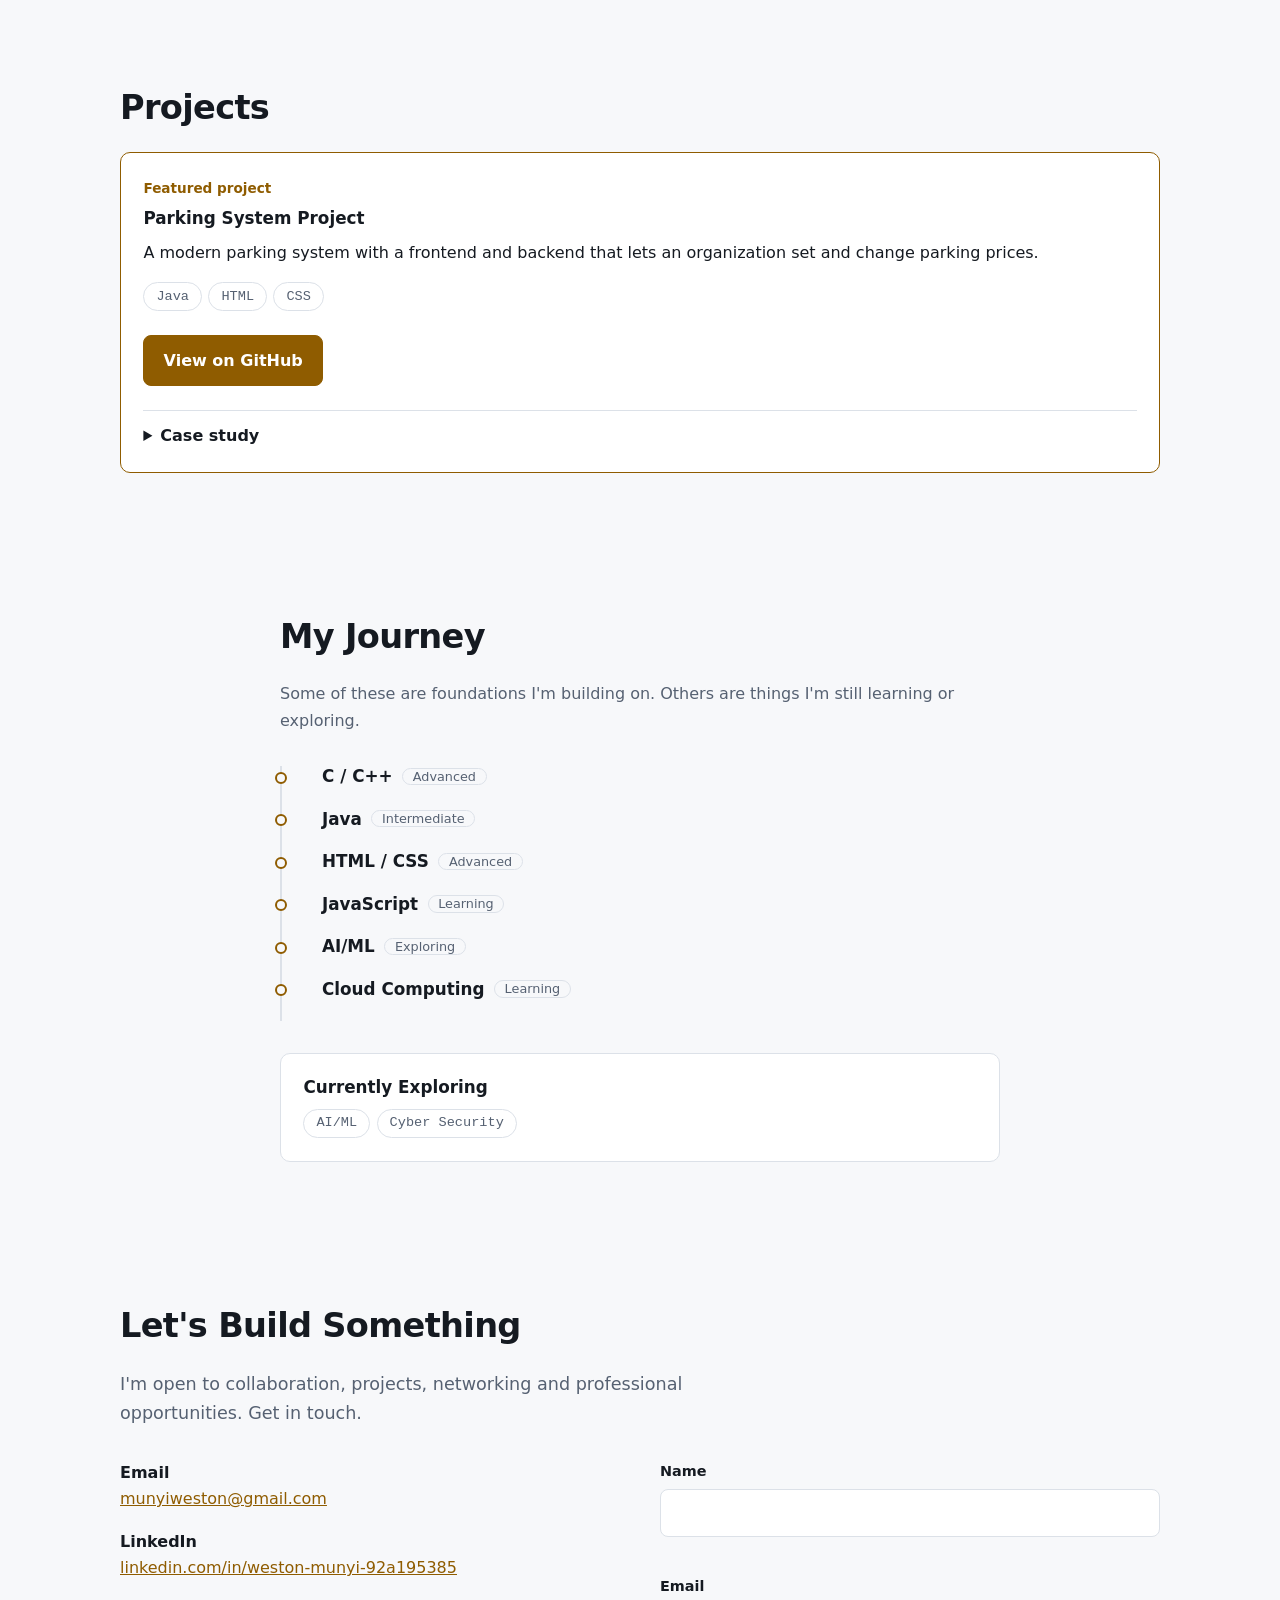
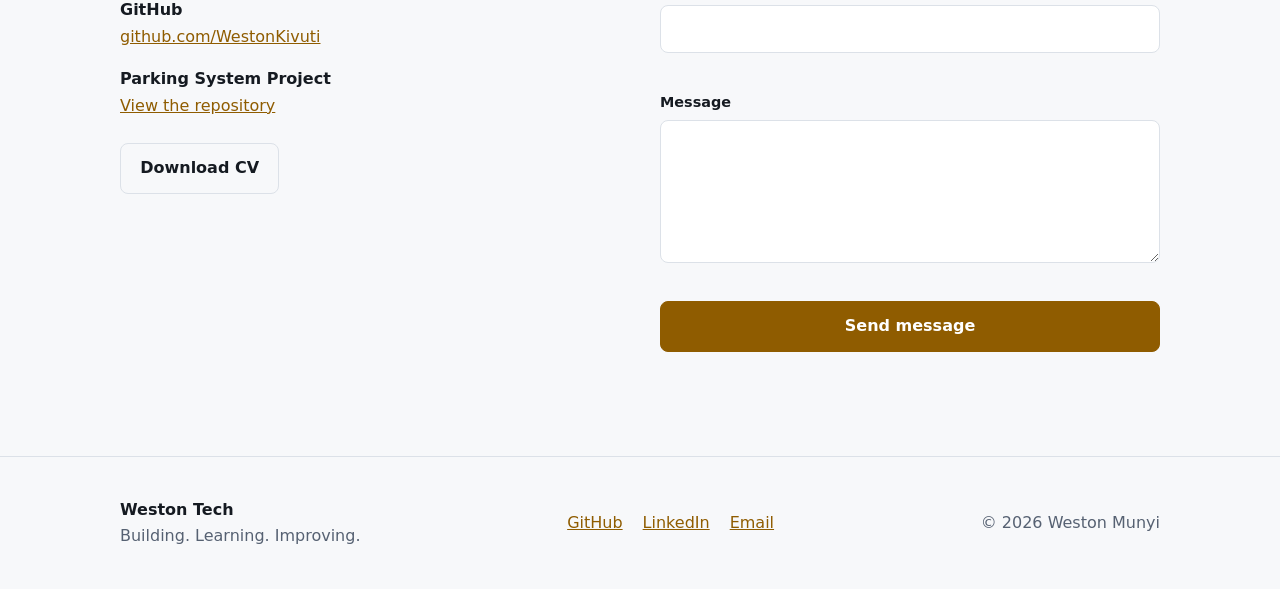
==== commit 73667d76: "Updating CV and Messaing Section" ====
--- a/index.html
+++ b/index.html
@@ -128,13 +128,14 @@
           <li><strong>GitHub</strong><br><a href="https://github.com/WestonKivuti" target="_blank" rel="noopener noreferrer">github.com/WestonKivuti</a></li>
           <li><strong>Parking System Project</strong><br><a href="https://github.com/WestonKivuti/Parking-System-Project" target="_blank" rel="noopener noreferrer">View the repository</a></li>
         </ul>
-        <a class="btn" href="assets/Weston-CV.pdf" download>Download CV</a>
+        <a class="btn" id="cv-btn" href="assets/Weston-CV.pdf" download>Download CV</a>
+        <p id="cv-note" class="muted" role="status"></p>
       </div>
       <form id="contact-form" novalidate>
         <label for="name">Name<input id="name" name="name" autocomplete="name" aria-describedby="name-err"><span class="err" id="name-err"></span></label>
         <label for="email">Email<input id="email" name="email" type="email" autocomplete="email" aria-describedby="email-err"><span class="err" id="email-err"></span></label>
         <label for="message">Message<textarea id="message" name="message" rows="5" aria-describedby="message-err"></textarea><span class="err" id="message-err"></span></label>
-        <button class="btn primary" type="submit">Check message</button>
+        <button class="btn primary" type="submit">Send message</button>
         <p id="form-status" role="status" class="muted"></p>
       </form>
     </div>
--- a/css/style.css
+++ b/css/style.css
@@ -100,3 +100,4 @@
   .hero .wrap>*{animation:none}
   .js .reveal{opacity:1;transform:none;transition:none}
 }
+#cv-note{margin-top:.75rem}
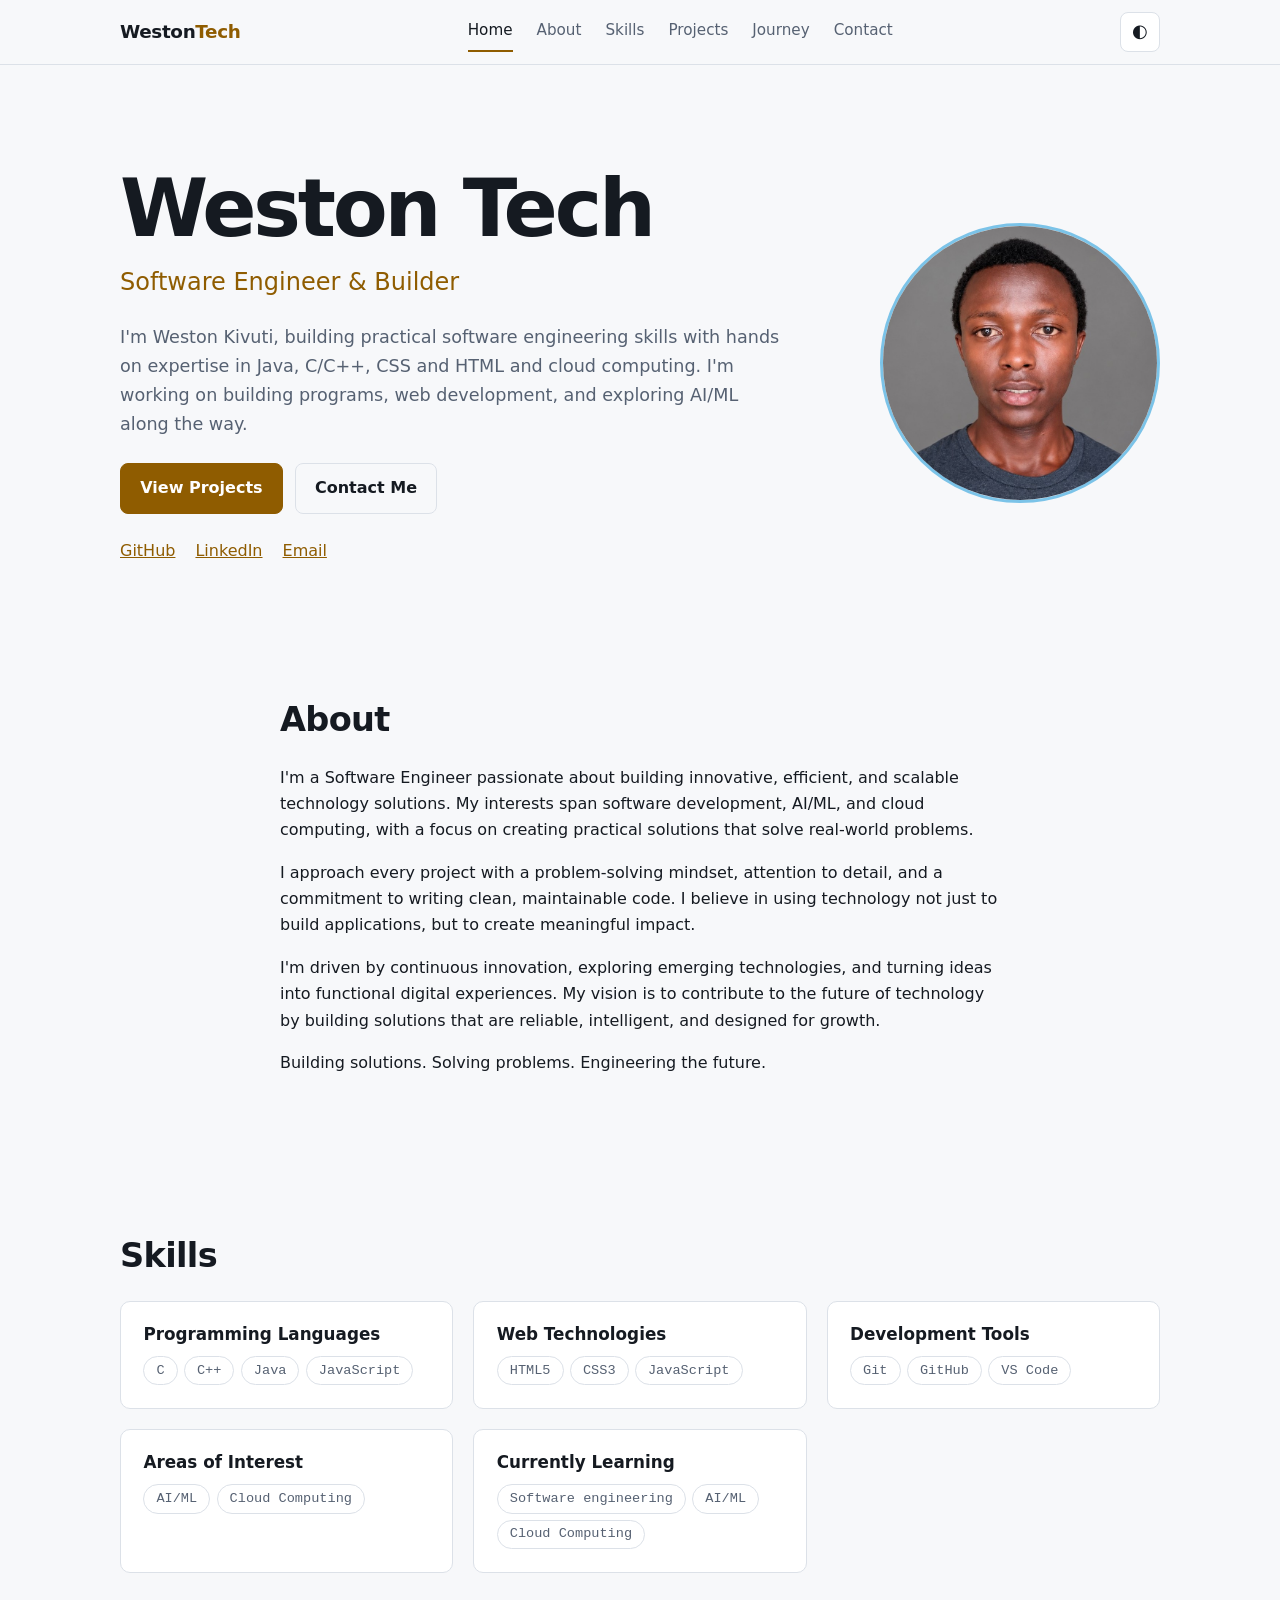
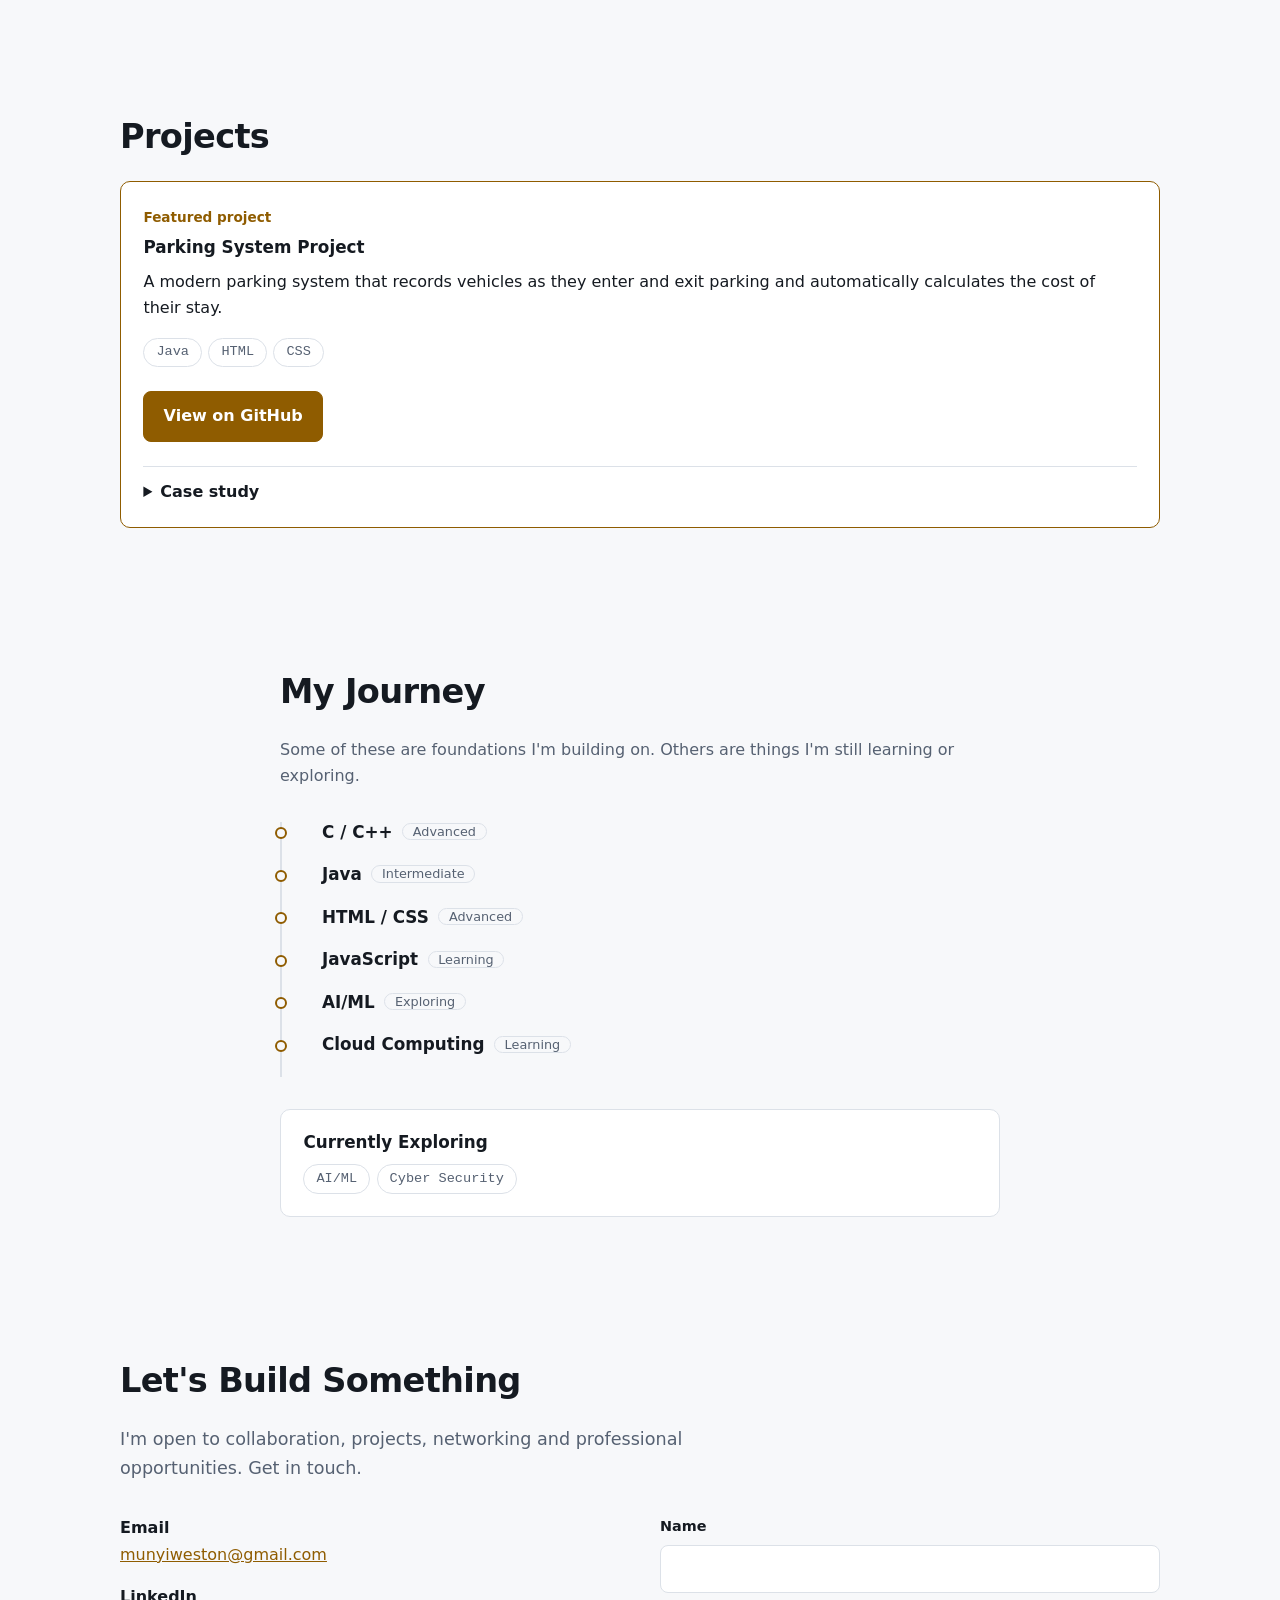
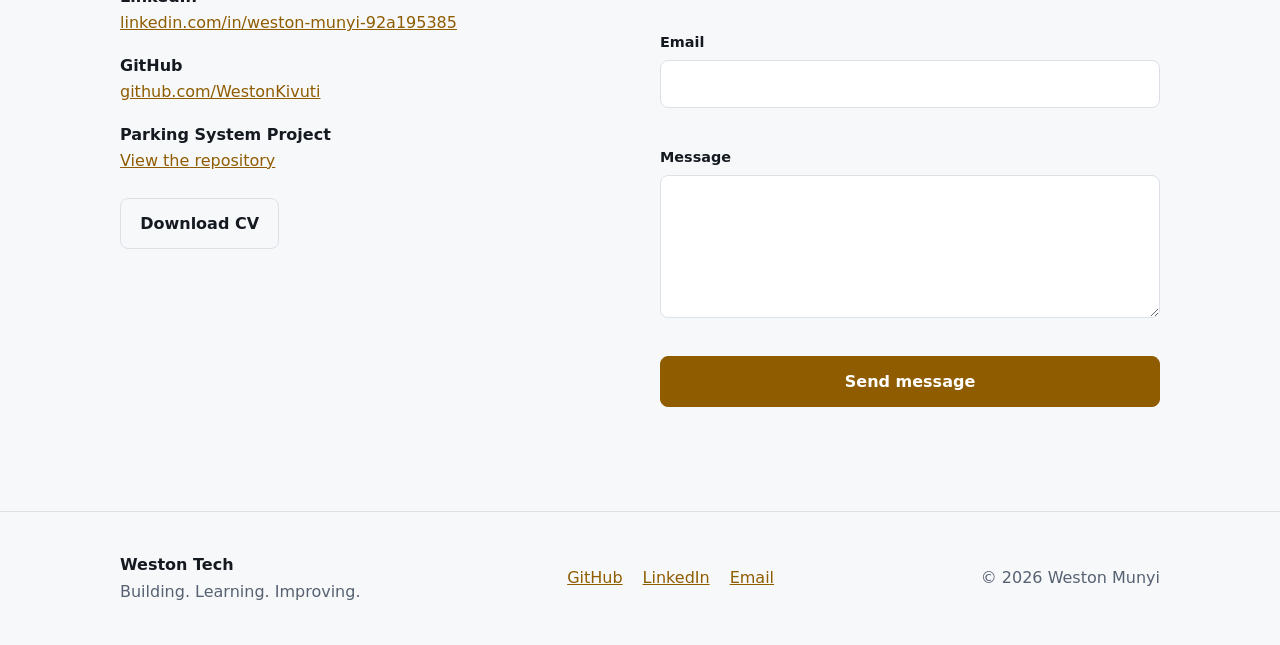
==== commit 130f2ea3: "additional changes" ====
--- a/index.html
+++ b/index.html
@@ -4,7 +4,7 @@
 <meta charset="utf-8">
 <meta name="viewport" content="width=device-width, initial-scale=1">
 <title>Weston Tech | Weston Kivuti, Software Engineer &amp; Builder</title>
-<meta name="description" content="Portfolio of Weston Kivuti (Weston Tech), an undergraduate Software Engineering student building practical software and exploring web development, AI and cloud computing.">
+<meta name="description" content="Portfolio of Weston Kivuti (Weston Tech), an undergraduate Software Engineering student building practical software engineering skills, web development, and cloud computing and am currently exploring AI/ML.">
 <meta name="author" content="Weston Kivuti">
 <meta name="theme-color" content="#0e1217">
 <meta property="og:type" content="website">
@@ -50,11 +50,11 @@
     <div class="hero-copy">
       <h1>Weston Tech</h1>
       <p class="role">Software Engineer &amp; Builder</p>
-      <p class="lead">I'm Weston Kivuti, building practical software engineering skills. I'm working on building programs, web development and cloud computing, and exploring AI/ML along the way.</p>
+      <p class="lead">I'm Weston Kivuti, building practical software engineering skills with hands on expertise in Java, C/C++, CSS and HTML and cloud computing. I'm working on building programs, web development, and exploring AI/ML along the way.</p>
       <div class="btns">
         <a class="btn primary" href="#projects">View Projects</a>
         <a class="btn" href="#contact">Contact Me</a>
-      </div>
+    </div>
       <ul class="social" aria-label="Professional links">
         <li><a href="https://github.com/WestonKivuti" target="_blank" rel="noopener noreferrer">GitHub</a></li>
         <li><a href="https://www.linkedin.com/in/weston-munyi-92a195385/" target="_blank" rel="noopener noreferrer">LinkedIn</a></li>
--- a/css/style.css
+++ b/css/style.css
@@ -49,7 +49,7 @@
   object-fit: cover;
   object-position: center;
   border-radius: 50%;
-  border: 3px solid #d6a84f;
+  border: 3px solid #0f94d788;
   justify-self: end;
 }
 .hero h1{font-size:clamp(2.8rem,10vw,5rem);letter-spacing:-.04em;margin-bottom:.4rem}
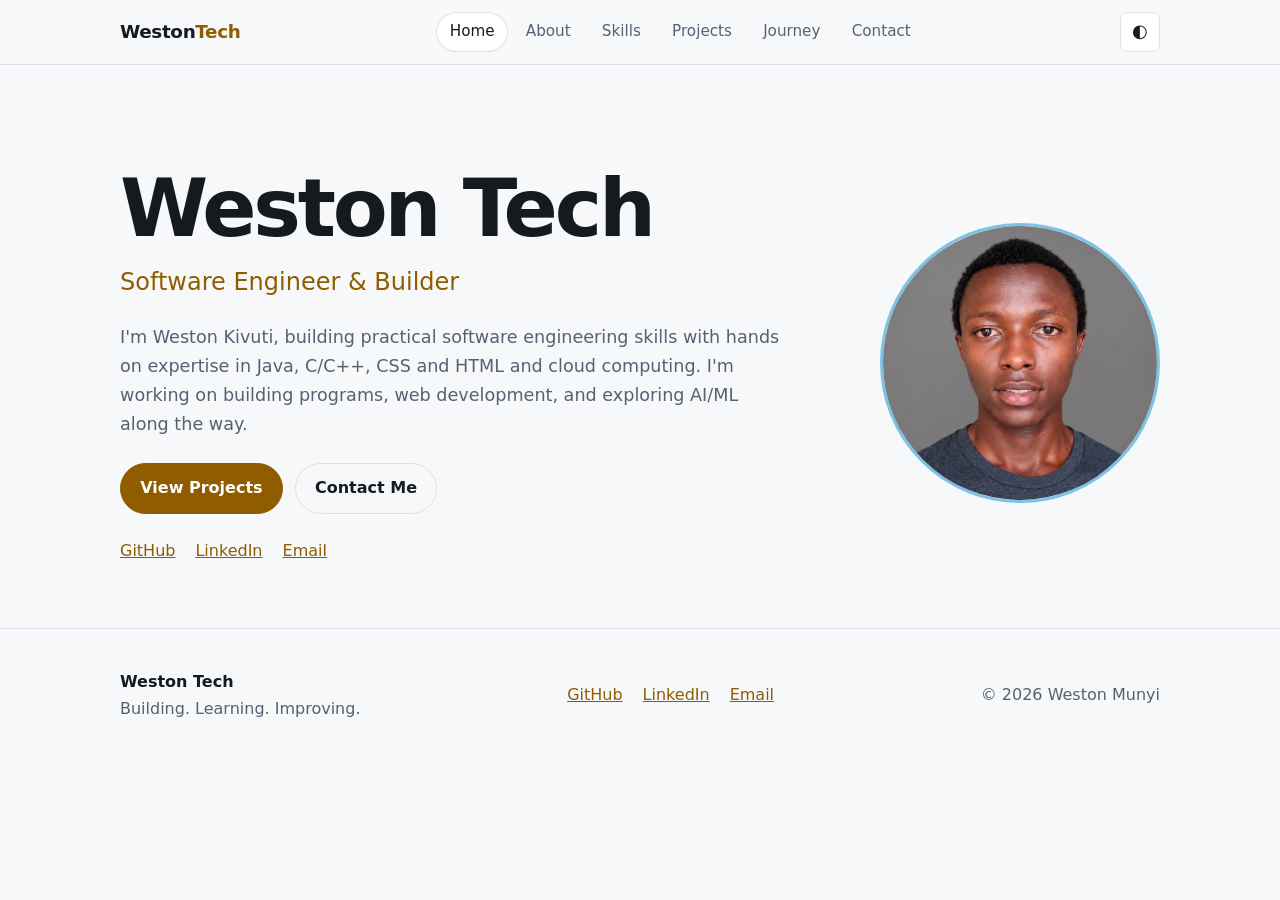
==== commit 60b08cd7: "adding more interactivity" ====
--- a/index.html
+++ b/index.html
@@ -79,14 +79,7 @@
 <section id="skills">
   <div class="wrap reveal">
     <h2>Skills</h2>
-    <div class="grid">
-      <div class="card"><h3>Programming Languages</h3><ul class="tags"><li>C</li><li>C++</li><li>Java</li><li>JavaScript</li></ul></div>
-      <div class="card"><h3>Web Technologies</h3><ul class="tags"><li>HTML5</li><li>CSS3</li><li>JavaScript</li></ul></div>
-      <div class="card"><h3>Development Tools</h3><ul class="tags"><li>Git</li><li>GitHub</li><li>VS Code</li></ul></div>
-      <div class="card"><h3>Areas of Interest</h3><ul class="tags"><li>AI/ML</li><li>Cloud Computing</li></ul></div>
-      <div class="card"><h3>Currently Learning</h3><!-- Edit this list as you progress -->
-        <ul class="tags"><li>Software engineering</li><li>AI/ML</li><li>Cloud Computing</li></ul></div>
-    </div>
+    <div class="grid" id="skills-grid"></div>
   </div>
 </section>
 
@@ -119,19 +112,19 @@
 <section id="contact">
   <div class="wrap reveal">
     <h2>Let's Build Something</h2>
-    <p class="lead">I'm open to collaboration, projects, networking and professional opportunities. Get in touch.</p>
+    <p class="lead">I'm open to collaboration, internships, networking and professional opportunities. Get in touch.</p>
     <div class="contact-grid">
       <div>
         <ul class="contact-list">
-          <li><strong>Email</strong><br><a href="mailto:munyiweston@gmail.com">munyiweston@gmail.com</a></li>
-          <li><strong>LinkedIn</strong><br><a href="https://www.linkedin.com/in/weston-munyi-92a195385/" target="_blank" rel="noopener noreferrer">linkedin.com/in/weston-munyi-92a195385</a></li>
-          <li><strong>GitHub</strong><br><a href="https://github.com/WestonKivuti" target="_blank" rel="noopener noreferrer">github.com/WestonKivuti</a></li>
-          <li><strong>Parking System Project</strong><br><a href="https://github.com/WestonKivuti/Parking-System-Project" target="_blank" rel="noopener noreferrer">View the repository</a></li>
+          <li><a class="info-card" href="mailto:munyiweston@gmail.com"><span class="ico">@</span><span><strong>Email</strong><small>munyiweston@gmail.com</small></span></a></li>
+          <li><a class="info-card" href="https://www.linkedin.com/in/weston-munyi-92a195385/" target="_blank" rel="noopener noreferrer"><span class="ico">in</span><span><strong>LinkedIn</strong><small>Connect with me</small></span></a></li>
+          <li><a class="info-card" href="https://github.com/WestonKivuti" target="_blank" rel="noopener noreferrer"><span class="ico">&lt;/&gt;</span><span><strong>GitHub</strong><small>github.com/WestonKivuti</small></span></a></li>
+          <li><div class="info-card"><span class="ico">&#9906;</span><span><strong>Location</strong><small>Ongata Rongai, Nairobi, Kenya</small></span></div></li>
         </ul>
         <a class="btn" id="cv-btn" href="assets/Weston-CV.pdf" download>Download CV</a>
         <p id="cv-note" class="muted" role="status"></p>
       </div>
-      <form id="contact-form" novalidate>
+      <form id="contact-form" class="panel" novalidate>
         <label for="name">Name<input id="name" name="name" autocomplete="name" aria-describedby="name-err"><span class="err" id="name-err"></span></label>
         <label for="email">Email<input id="email" name="email" type="email" autocomplete="email" aria-describedby="email-err"><span class="err" id="email-err"></span></label>
         <label for="message">Message<textarea id="message" name="message" rows="5" aria-describedby="message-err"></textarea><span class="err" id="message-err"></span></label>
--- a/css/style.css
+++ b/css/style.css
@@ -100,4 +100,34 @@
   .hero .wrap>*{animation:none}
   .js .reveal{opacity:1;transform:none;transition:none}
 }
-#cv-note{margin-top:.75rem}+#cv-note{margin-top:.75rem}
+
+/* ---------- Polish ---------- */
+h2{font-size:clamp(2rem,6vw,3.25rem);letter-spacing:-.03em;line-height:1.05;margin-bottom:.75rem}
+section{padding:3.5rem 0 5rem}
+.btn{border-radius:99px}
+.links{gap:.25rem}
+.links a{padding:.45rem .85rem;border:0;border-radius:99px}
+.links a:hover{background:var(--surface);color:var(--text)}
+.links a.active{background:var(--surface);color:var(--text);box-shadow:inset 0 0 0 1px var(--border)}
+@media(max-width:760px){.links a{padding:.8rem .6rem;border-radius:8px}}
+.card{transition:transform .2s,border-color .2s}
+.card:hover{border-color:var(--accent);transform:translateY(-3px)}
+
+/* project cards */
+.project .media{position:relative;aspect-ratio:16/9;margin-bottom:1rem;border-radius:8px;overflow:hidden;background:var(--bg);border:1px solid var(--border);display:grid;place-items:center}
+.project .media img{width:100%;height:100%;object-fit:cover}
+.project .ph{font-size:2rem;font-weight:700;letter-spacing:-.02em;color:var(--muted)}
+.project .view{position:absolute;inset:0;display:grid;place-items:center;background:rgb(0 0 0/.6);color:#fff;font-weight:600;text-decoration:none;opacity:0;transition:opacity .2s}
+.project:hover .view,.project .view:focus-visible{opacity:1}
+
+/* contact */
+.contact-list{display:grid;gap:.75rem}
+.contact-list li{margin:0}
+.info-card{display:flex;align-items:center;gap:1rem;padding:1rem 1.2rem;background:var(--surface);border:1px solid var(--border);border-radius:12px;color:var(--text);text-decoration:none;overflow-wrap:anywhere}
+a.info-card:hover{border-color:var(--accent)}
+.ico{flex:none;display:grid;place-items:center;width:42px;height:42px;border-radius:50%;background:var(--bg);border:1px solid var(--border);color:var(--accent);font-weight:700}
+.info-card small{display:block;color:var(--muted)}
+.panel{background:var(--surface);border:1px solid var(--border);border-radius:14px;padding:1.5rem}
+.panel input,.panel textarea{background:var(--bg)}
+input:focus,textarea:focus{outline:none;border-color:var(--accent);box-shadow:0 0 0 3px color-mix(in srgb,var(--accent) 25%,transparent)}
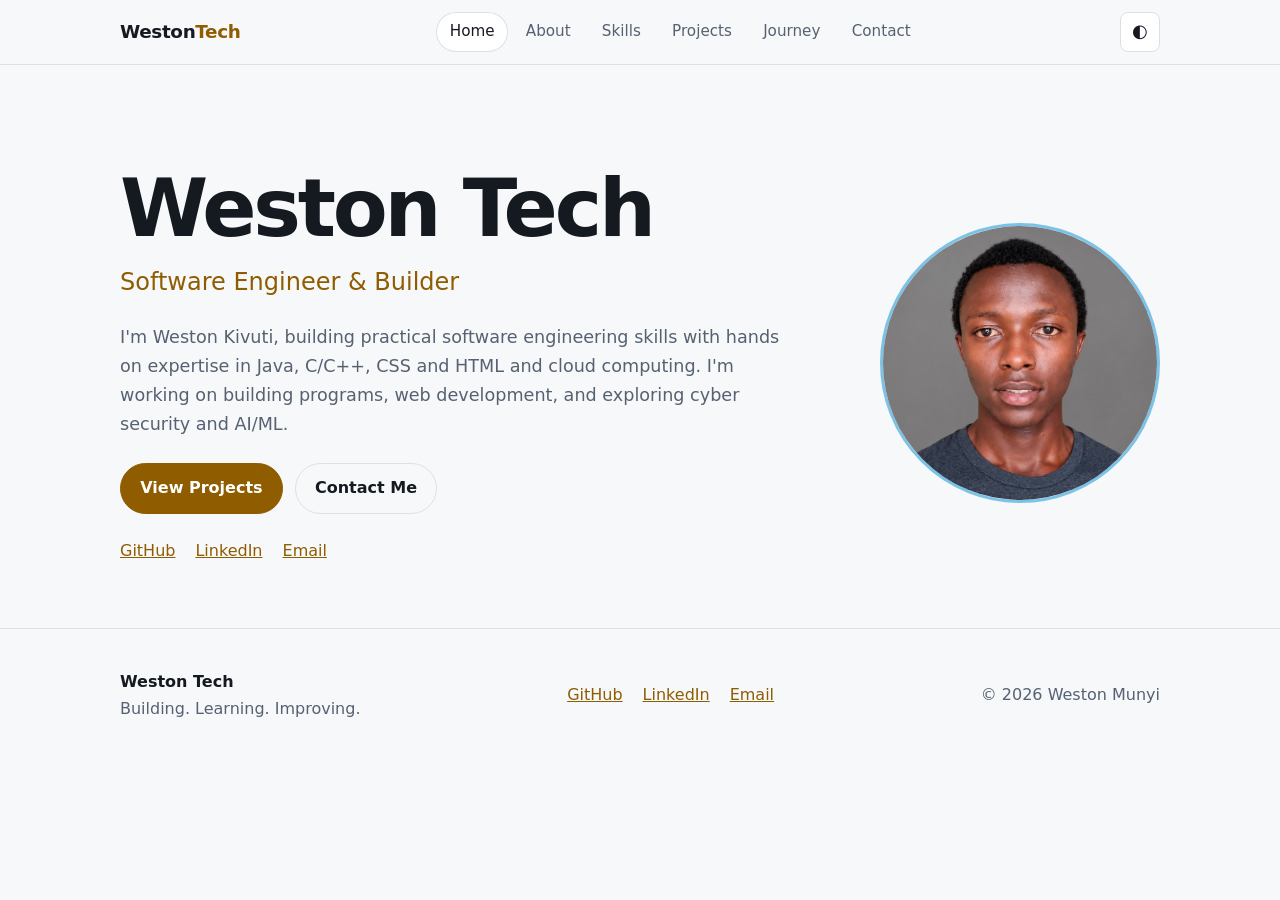
==== commit 12d88961: "minor change" ====
--- a/index.html
+++ b/index.html
@@ -4,7 +4,7 @@
 <meta charset="utf-8">
 <meta name="viewport" content="width=device-width, initial-scale=1">
 <title>Weston Tech | Weston Kivuti, Software Engineer &amp; Builder</title>
-<meta name="description" content="Portfolio of Weston Kivuti (Weston Tech), an undergraduate Software Engineering student building practical software engineering skills, web development, and cloud computing and am currently exploring AI/ML.">
+<meta name="description" content="Portfolio of Weston Kivuti (Weston Tech), an undergraduate Software Engineering student building practical software engineering skills, web development, and cloud computing and am currently exploring cyber security and AI/ML.">
 <meta name="author" content="Weston Kivuti">
 <meta name="theme-color" content="#0e1217">
 <meta property="og:type" content="website">
@@ -50,7 +50,7 @@
     <div class="hero-copy">
       <h1>Weston Tech</h1>
       <p class="role">Software Engineer &amp; Builder</p>
-      <p class="lead">I'm Weston Kivuti, building practical software engineering skills with hands on expertise in Java, C/C++, CSS and HTML and cloud computing. I'm working on building programs, web development, and exploring AI/ML along the way.</p>
+      <p class="lead">I'm Weston Kivuti, building practical software engineering skills with hands on expertise in Java, C/C++, CSS and HTML and cloud computing. I'm working on building programs, web development, and exploring cyber security and AI/ML.</p>
       <div class="btns">
         <a class="btn primary" href="#projects">View Projects</a>
         <a class="btn" href="#contact">Contact Me</a>
@@ -116,18 +116,21 @@
     <div class="contact-grid">
       <div>
         <ul class="contact-list">
-          <li><a class="info-card" href="mailto:munyiweston@gmail.com"><span class="ico">@</span><span><strong>Email</strong><small>munyiweston@gmail.com</small></span></a></li>
+          <li><a class="info-card" href="mailto:munyiweston@gmail.com"><span class="ico"><svg width="20" height="20" viewBox="0 0 24 24" fill="none" stroke="currentColor" stroke-width="2" stroke-linecap="round" stroke-linejoin="round" aria-hidden="true"><rect x="3" y="5" width="18" height="14" rx="2"/><path d="m3 7 9 6 9-6"/></svg></span><span><strong>Email</strong><small>munyiweston@gmail.com</small></span></a></li>
           <li><a class="info-card" href="https://www.linkedin.com/in/weston-munyi-92a195385/" target="_blank" rel="noopener noreferrer"><span class="ico">in</span><span><strong>LinkedIn</strong><small>Connect with me</small></span></a></li>
           <li><a class="info-card" href="https://github.com/WestonKivuti" target="_blank" rel="noopener noreferrer"><span class="ico">&lt;/&gt;</span><span><strong>GitHub</strong><small>github.com/WestonKivuti</small></span></a></li>
-          <li><div class="info-card"><span class="ico">&#9906;</span><span><strong>Location</strong><small>Ongata Rongai, Nairobi, Kenya</small></span></div></li>
+          <li><div class="info-card"><span class="ico"><svg width="20" height="20" viewBox="0 0 24 24" fill="currentColor" aria-hidden="true"><path d="M12 2C8.13 2 5 5.13 5 9c0 5.25 7 13 7 13s7-7.75 7-13c0-3.87-3.13-7-7-7zm0 9.5a2.5 2.5 0 1 1 0-5 2.5 2.5 0 0 1 0 5z"/></svg></span><span><strong>Location</strong><small>Ongata Rongai, Nairobi, Kenya</small></span></div></li>
         </ul>
+         <div class="map">
+          <iframe src="https://www.google.com/maps/embed?pb=!1m18!1m12!1m3!1d31909.070969978642!2d36.728534742014666!3d-1.3961433598007627!2m3!1f0!2f0!3f0!3m2!1i1024!2i768!4f13.1!3m3!1m2!1s0x182f05cf50f94e8d%3A0x51c29656e6fd8ca9!2sOngata%20Rongai!5e0!3m2!1sen!2ske!4v1795499435853!5m2!1sen!2ske" title="ngata Rongai, Nairobi" loading="lazy" referrerpolicy="no-referrer-when-downgrade" allowfullscreen></iframe>
+         </div>
         <a class="btn" id="cv-btn" href="assets/Weston-CV.pdf" download>Download CV</a>
         <p id="cv-note" class="muted" role="status"></p>
       </div>
       <form id="contact-form" class="panel" novalidate>
-        <label for="name">Name<input id="name" name="name" autocomplete="name" aria-describedby="name-err"><span class="err" id="name-err"></span></label>
-        <label for="email">Email<input id="email" name="email" type="email" autocomplete="email" aria-describedby="email-err"><span class="err" id="email-err"></span></label>
-        <label for="message">Message<textarea id="message" name="message" rows="5" aria-describedby="message-err"></textarea><span class="err" id="message-err"></span></label>
+        <label for="name">Name<input id="name" name="name" autocomplete="name" placeholder="What's your name?" aria-describedby="name-err"><span class="err" id="name-err"></span></label>
+        <label for="email">Email<input id="email" name="email" type="email" autocomplete="email" placeholder="How can I reach you?" aria-describedby="email-err"><span class="err" id="email-err"></span></label>
+        <label for="message">Message<textarea id="message" name="message" rows="5" placeholder="What would you like us to discuss?" aria-describedby="message-err"></textarea><span class="err" id="message-err"></span></label>
         <button class="btn primary" type="submit">Send message</button>
         <p id="form-status" role="status" class="muted"></p>
       </form>
--- a/css/style.css
+++ b/css/style.css
@@ -130,4 +130,30 @@
 .info-card small{display:block;color:var(--muted)}
 .panel{background:var(--surface);border:1px solid var(--border);border-radius:14px;padding:1.5rem}
 .panel input,.panel textarea{background:var(--bg)}
-input:focus,textarea:focus{outline:none;border-color:var(--accent);box-shadow:0 0 0 3px color-mix(in srgb,var(--accent) 25%,transparent)}+input:focus,textarea:focus{outline:none;border-color:var(--accent);box-shadow:0 0 0 3px color-mix(in srgb,var(--accent) 25%,transparent)}
+
+/* map */
+.contact-list{margin-bottom:.75rem}
+.map{margin:0 0 1.5rem}
+.map iframe{display:block;width:100%;height:260px;border:1px solid var(--border);border-radius:12px}
+
+/* compact, equal-size project cards */
+.projects{grid-template-columns:repeat(auto-fill,minmax(280px,1fr))}
+.project.featured{grid-column:auto}
+.project .media{aspect-ratio:16/10;max-height:190px}
+
+/* rise on hover: project cards and contact cards */
+.card,.info-card{transition:transform .25s,border-color .25s,box-shadow .25s}
+.card:hover,a.info-card:hover{transform:translateY(-5px);box-shadow:0 10px 24px rgb(0 0 0/.25)}
+@media(prefers-reduced-motion:reduce){
+  .card,.info-card{transition:none}
+  .card:hover,a.info-card:hover{transform:none}
+}
+
+/* form hint text */
+::placeholder{color:var(--muted);opacity:.8}
+
+/* ---------- Project card "View Project" pill ---------- */
+.project .view{background:rgb(0 0 0/.4)}
+.project .pill{display:inline-flex;align-items:center;gap:.5rem;padding:.6rem 1.1rem;border-radius:99px;background:#fff;color:#111;font-weight:600;font-size:.95rem;transform:translateY(8px);transition:transform .25s}
+.project:hover .pill,.project .view:focus-visible .pill{transform:none}
